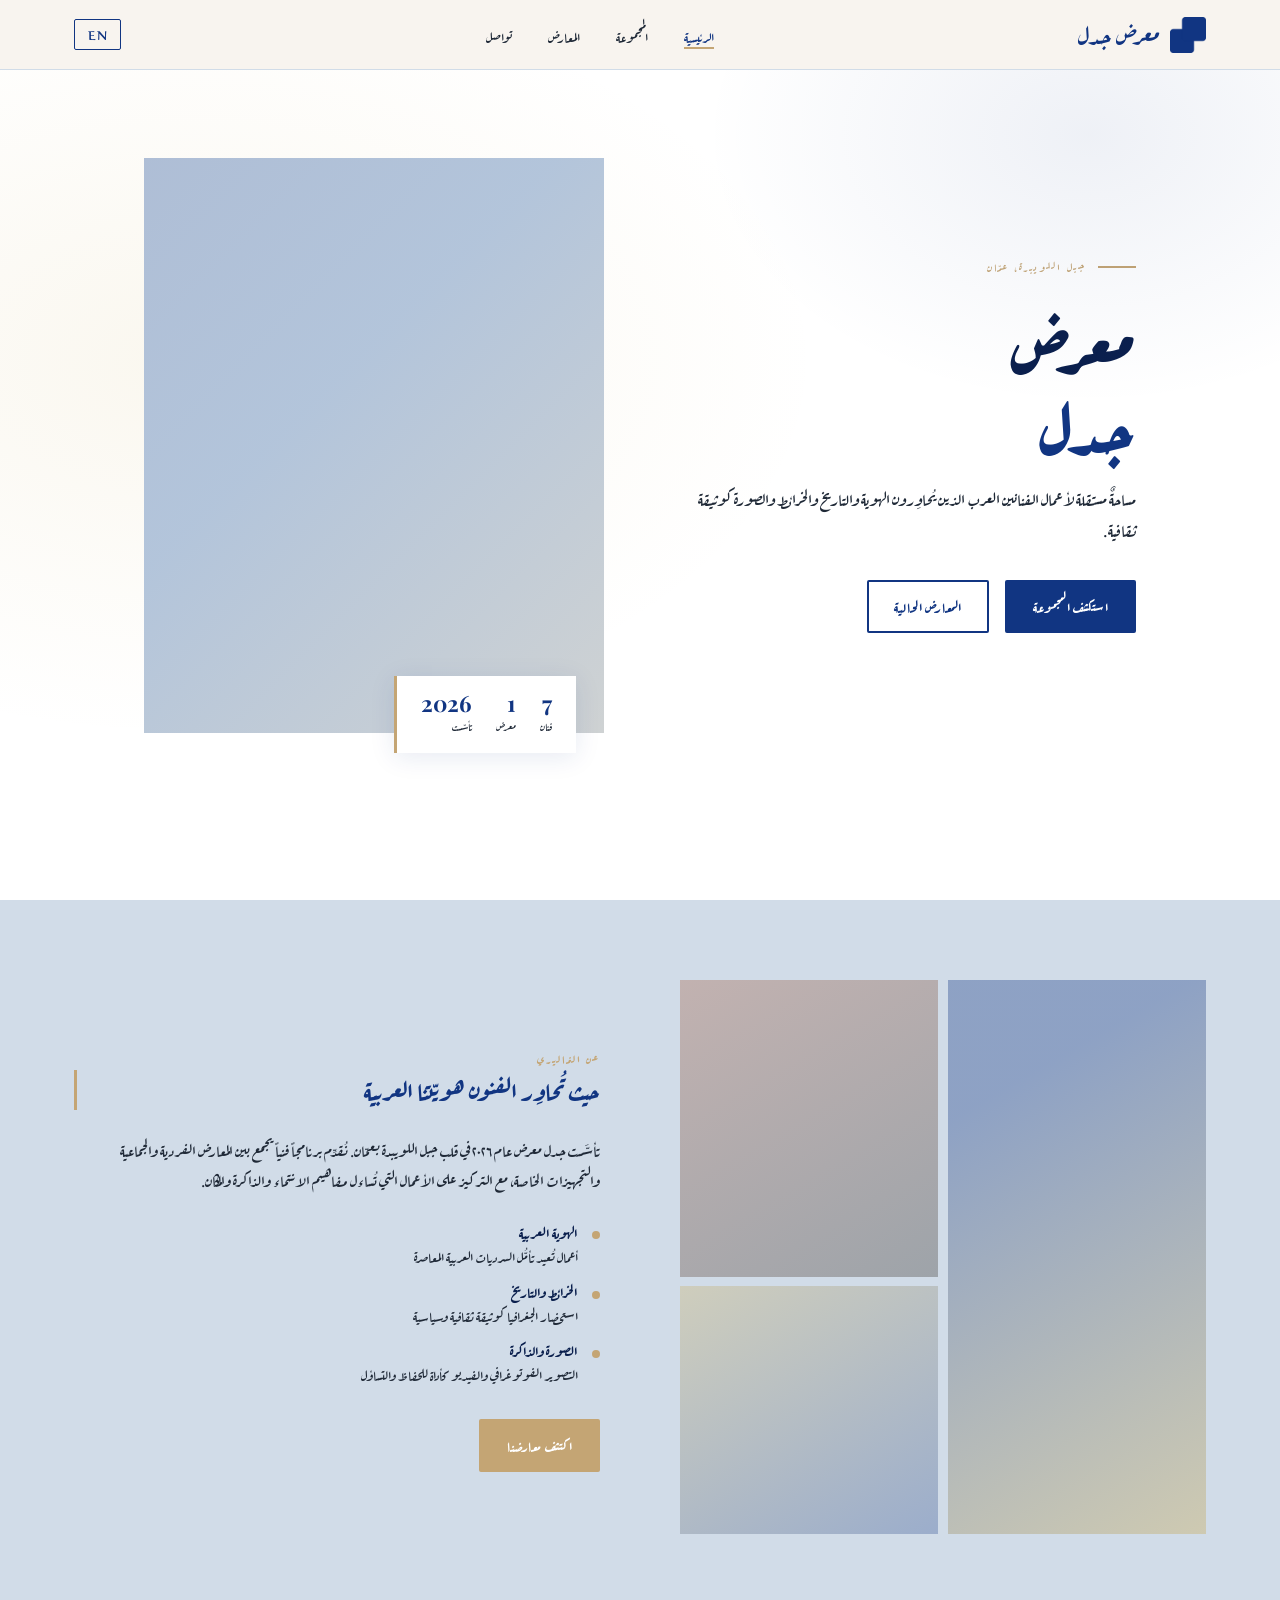
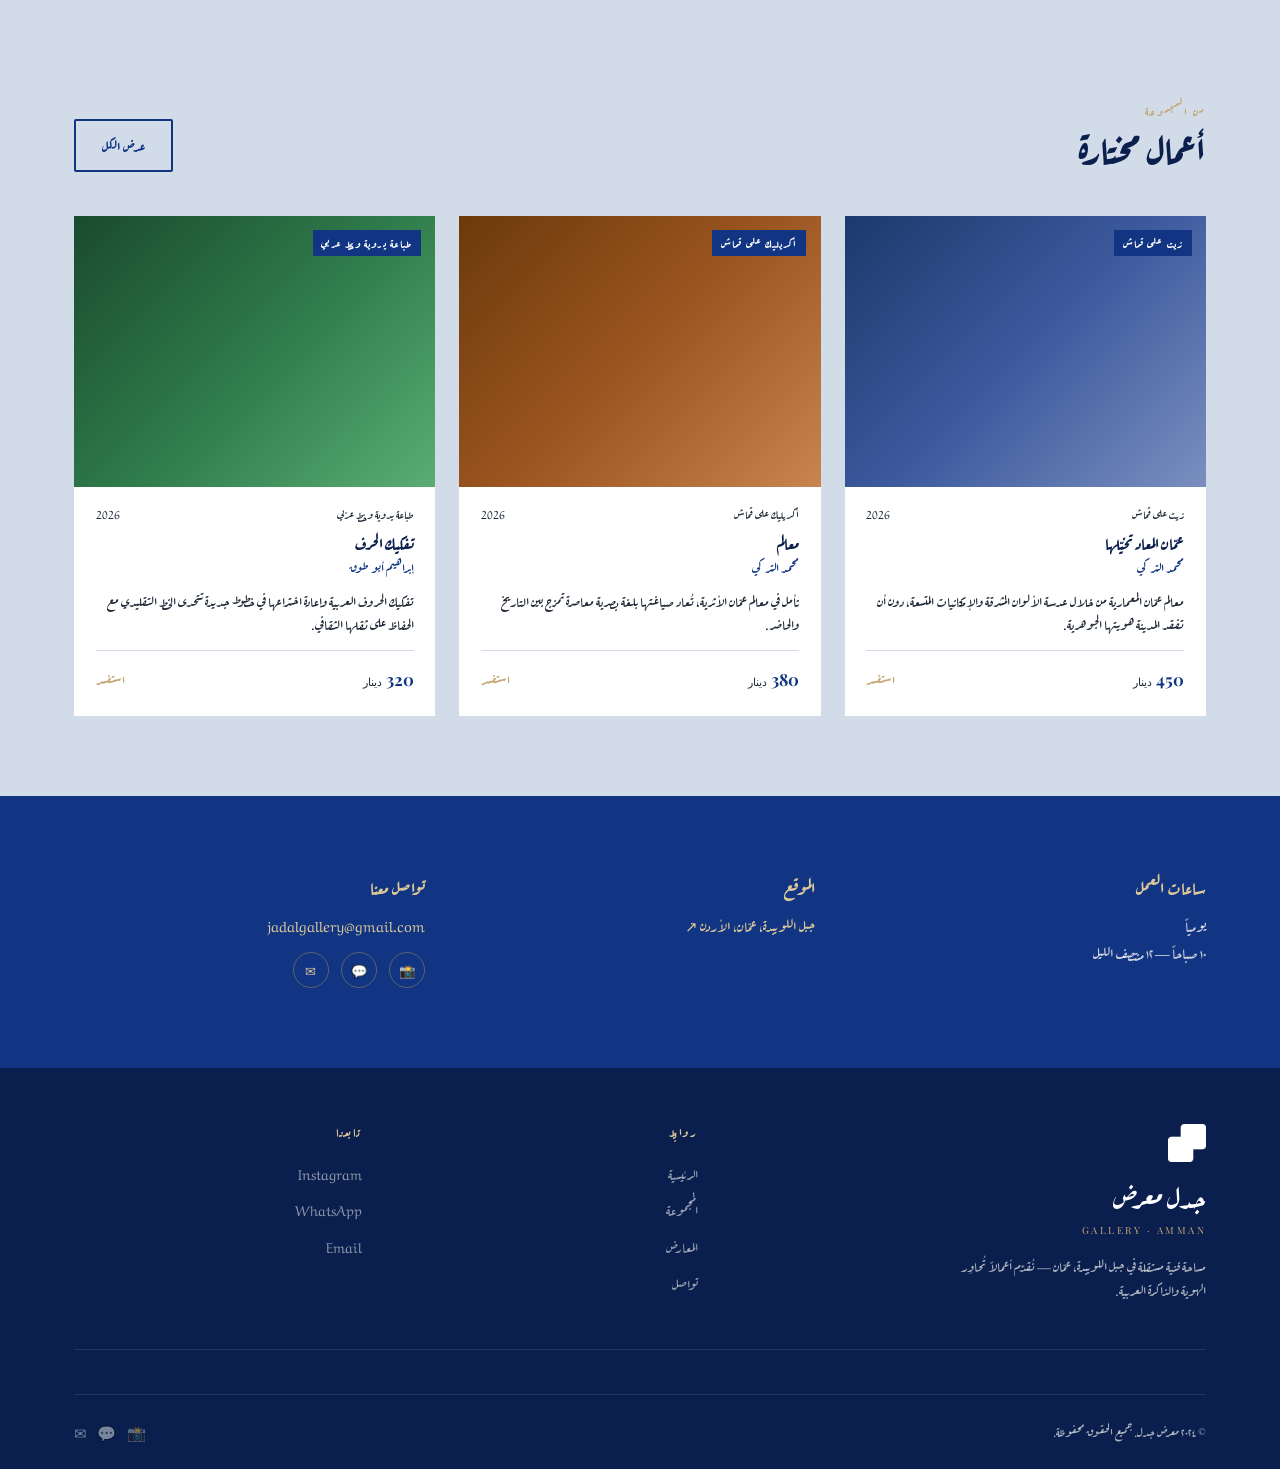
==== index.html @ 118701d3 "Launch Jadal Gallery website Bilingual AR/EN gallery site with collection, exhibitions, and contact " ====
<!DOCTYPE html>
<html lang="ar" dir="rtl">
<head>
  <meta charset="UTF-8">
  <meta name="viewport" content="width=device-width, initial-scale=1.0">
  <title>معرض جدل | Jadal Gallery</title>
  <meta name="description" content="معرض جدل — مساحة فنية مستقلة في جبل اللويبدة، عمّان. Jadal Gallery — independent art space in Jabal Al Lweibdeh, Amman.">
  <link rel="stylesheet" href="style.css">
</head>
<body>

<!-- ═══ NAV ═══ -->
<nav class="nav">
  <div class="nav__inner">
    <a href="index.html" class="nav__logo">
      <img src="Heading.png" alt="Jadal Gallery" class="nav__logo-img">
      <div>
        <span class="nav__logo-name ar"> معرض جدل </span>
        <span class="nav__logo-name en">Jadal <br>Gallery</span>
        <span class="nav__logo-sub"> </span>
      </div>
    </a>
    <ul class="nav__links">
      <li><a href="index.html"   class="nav__link"><span class="ar">الرئيسية</span><span class="en">Home</span></a></li>
      <li><a href="gallery.html" class="nav__link"><span class="ar">المجموعة</span><span class="en">Collection</span></a></li>
      <li><a href="exhibitions.html" class="nav__link"><span class="ar">المعارض</span><span class="en">Exhibitions</span></a></li>
      <li><a href="exhibitions.html#contact" class="nav__link"><span class="ar">تواصل</span><span class="en">Contact</span></a></li>
    </ul>
    <div class="nav__right">
      <button class="lang-btn" aria-label="Toggle language">EN</button>
      <button class="nav__burger" aria-label="Menu">
        <span></span><span></span><span></span>
      </button>
    </div>
  </div>
</nav>

<!-- Mobile Nav -->
<nav class="nav__mobile">
  <a href="index.html"   class="nav__link"><span class="ar">الرئيسية</span><span class="en">Home</span></a>
  <a href="gallery.html" class="nav__link"><span class="ar">المجموعة</span><span class="en">Collection</span></a>
  <a href="exhibitions.html" class="nav__link"><span class="ar">المعارض</span><span class="en">Exhibitions</span></a>
  <a href="exhibitions.html#contact" class="nav__link"><span class="ar">تواصل معنا</span><span class="en">Contact Us</span></a>
</nav>

<!-- ═══ HERO ═══ -->
<section class="hero">
  <div class="wrap">
    <div class="hero__inner">

      <div class="hero__content">
        <div class="hero__eyebrow">
          <div class="hero__eyebrow-bar"></div>
          <span class="hero__eyebrow-txt">
            <span class="ar">جبل اللويبدة، عمّان</span>
            <span class="en">Jabal Al Lweibdeh, Amman</span>
          </span>
        </div>

        <h1 class="hero__title">
          <span class="ar">معرض <em>جدل</em></span>
          <span class="en">Jadal <em>Gallery</em></span>
        </h1>

        <p class="hero__subtitle ar">
          مساحةٌ مستقلة لأعمال الفنانين العرب الذين يُحاوِرون الهوية والتاريخ والخرائط والصورة كوثيقة ثقافية.
        </p>
        <p class="hero__subtitle en">
          An independent space for Arab artists in dialogue with identity, history, cartography, and the image as cultural document.
        </p>

        <div class="hero__actions">
          <a href="gallery.html" class="btn btn-blue">
            <span class="ar">استكشف المجموعة</span>
            <span class="en">Explore the Collection</span>
          </a>
          <a href="exhibitions.html" class="btn btn-outline">
            <span class="ar">المعارض الحالية</span>
            <span class="en">Current Exhibitions</span>
          </a>
        </div>
      </div>

      <div class="hero__visual">
        <div class="hero__frame">
          <div class="hero__frame-bg"></div>
          <!-- Replace hero-photo.jpg with your downloaded Instagram first photo -->
          <img src="hero-photo.jpg" alt="معرض جدل" onerror="this.style.display='none'"
               style="position:absolute;inset:0;width:100%;height:100%;object-fit:cover;z-index:1">
          <div class="hero__frame-inner" style="position:relative;z-index:2">
        

          </div>
          <div class="hero__corner hero__corner--tl"></div>
          <div class="hero__corner hero__corner--br"></div>
        </div>
        <div class="hero__badge">
          <div class="hero__stat">
            <div class="hero__stat-n">7</div>
            <div class="hero__stat-l ar">فنان</div>
            <div class="hero__stat-l en">Artists</div>
          </div>
          <div class="hero__stat">
            <div class="hero__stat-n">1</div>
            <div class="hero__stat-l ar">معرض</div>
            <div class="hero__stat-l en">Show</div>
          </div>
          <div class="hero__stat">
            <div class="hero__stat-n">2026</div>
            <div class="hero__stat-l ar">تأسّست</div>
            <div class="hero__stat-l en">Founded</div>
          </div>
        </div>
      </div>

    </div>
  </div>
</section>

<!-- ═══ ABOUT ═══ -->
<section class="about">
  <div class="wrap">
    <div class="about__inner">

      <div class="about__mosaik">
        <div class="about__tile about__tile-1" style="background:var(--cream-dark)"></div>
        <div class="about__tile about__tile-2" style="background:var(--parchment)"></div>
        <div class="about__tile about__tile-3" style="background:var(--cream-dark)"></div>
      </div>

      <div class="about__text">
        <span class="eyebrow ar">عن الغاليري</span>
        <span class="eyebrow en">About the Gallery</span>

        <h2 class="about__quote ar">
          حيث تُحاوِر الفنون هويّتنا العربية
        </h2>
        <h2 class="about__quote en">
          Where art speaks to Arab identity
        </h2>

        <p class="about__body ar">
          تأسَّست جدل معرض عام ٢٠٢٦ في قلب جبل اللويبدة بعمّان. نُقدِّم برنامجاً فنياً يجمع بين المعارض الفردية والجماعية والتجهيزات الخاصة، مع التركيز على الأعمال التي تُساءل مفاهيم الانتماء والذاكرة والمكان.
        </p>
        <p class="about__body en">
          Founded in 2026 in the heart of Jabal Al Lweibdeh, Amman, Jadal Gallery presents a programme of solo and group exhibitions, site-specific installations, and artist residencies — centred on works that interrogate belonging, memory, and place.
        </p>

        <div class="about__pillars">
          <div class="pillar">
            <div class="pillar__dot"></div>
            <div>
              <h4 class="ar">الهوية العربية</h4>
              <h4 class="en">Arab Identity</h4>
              <p class="ar">أعمال تُعيد تأمُّل السرديات العربية المعاصرة</p>
              <p class="en">Works reimagining contemporary Arab narratives</p>
            </div>
          </div>
          <div class="pillar">
            <div class="pillar__dot"></div>
            <div>
              <h4 class="ar">الخرائط والتاريخ</h4>
              <h4 class="en">Cartography & History</h4>
              <p class="ar">استحضار الجغرافيا كوثيقة ثقافية وسياسية</p>
              <p class="en">Geography as cultural and political document</p>
            </div>
          </div>
          <div class="pillar">
            <div class="pillar__dot"></div>
            <div>
              <h4 class="ar">الصورة والذاكرة</h4>
              <h4 class="en">Image & Memory</h4>
              <p class="ar">التصوير الفوتوغرافي والفيديو كأداة للحفاظ والتساؤل</p>
              <p class="en">Photography and video as tools of preservation and inquiry</p>
            </div>
          </div>
        </div>

        <div style="margin-top:2rem">
          <a href="exhibitions.html" class="btn btn-gold">
            <span class="ar">اكتشف معارضنا</span>
            <span class="en">Discover Our Exhibitions</span>
          </a>
        </div>
      </div>

    </div>
  </div>
</section>

<!-- ═══ FEATURED ═══ -->
<section class="featured">
  <div class="wrap">
    <div class="section-hdr">
      <div>
        <span class="eyebrow ar">من المجموعة</span>
        <span class="eyebrow en">From the Collection</span>
        <h2 class="section-title ar">أعمال مختارة</h2>
        <h2 class="section-title en">Featured Works</h2>
      </div>
      <a href="gallery.html" class="btn btn-outline" style="white-space:nowrap">
        <span class="ar">عرض الكل</span>
        <span class="en">View All</span>
      </a>
    </div>
    <div class="featured__grid" id="featuredGrid">
      <!-- Rendered by JS -->
    </div>
  </div>
</section>

<!-- ═══ VISIT STRIP ═══ -->
<section class="visit">
  <div class="wrap">
    <div class="visit__inner">

      <div class="visit__block">
        <h3 class="ar">ساعات العمل</h3>
        <h3 class="en">Opening Hours</h3>
        <p class="ar">يومياً<br>١٠ صباحاً — ١٢ منتصف الليل</p>
        <p class="en">Every Day<br>10:00 AM — 12:00 Midnight</p>
      </div>

      <div class="visit__block">
        <h3 class="ar">الموقع</h3>
        <h3 class="en">Location</h3>
        <address class="ar"><a href="https://www.google.com/maps/place/Jadal+for+Knowledge+and+Culture/@31.9526801,35.9318636,928m/data=!3m2!1e3!4b1!4m6!3m5!1s0x151b5f90a9dc6b6b:0x51bce4434839bd09!8m2!3d31.9526801!4d35.9318636!16s%2Fg%2F11c0r52cxp!18m1!1e1?entry=ttu&g_ep=EgoyMDI2MDUxMy4wIKXMDSoASAFQAw%3D%3D" target="_blank" rel="noopener">جبل اللويبدة، عمّان، الأردن ↗</a></address>
        <address class="en"><a href="https://www.google.com/maps/place/Jadal+for+Knowledge+and+Culture/@31.9526801,35.9318636,928m/data=!3m2!1e3!4b1!4m6!3m5!1s0x151b5f90a9dc6b6b:0x51bce4434839bd09!8m2!3d31.9526801!4d35.9318636!16s%2Fg%2F11c0r52cxp!18m1!1e1?entry=ttu&g_ep=EgoyMDI2MDUxMy4wIKXMDSoASAFQAw%3D%3D" target="_blank" rel="noopener">Jabal Al Lweibdeh, Amman ↗</a></address>
      </div>

      <div class="visit__block">
        <h3 class="ar">تواصل معنا</h3>
        <h3 class="en">Get in Touch</h3>
        <p>
          <a href="mailto:jadalgallery@gmail.com">jadalgallery@gmail.com</a>
        </p>
        <div class="social-icons" style="margin-top:.85rem">
          <a class="soc-ico" href="https://www.instagram.com/jadal.gallery?igsh=YWxxNGFmaGNodHR2&utm_source=qr" target="_blank" aria-label="Instagram">📸</a>
          <a class="soc-ico" href="https://wa.me/962793310203" target="_blank" aria-label="WhatsApp">💬</a>
          <a class="soc-ico" href="mailto:jadalgallery@gmail.com" aria-label="Email">✉</a>
        </div>
      </div>

    </div>
  </div>
</section>

<!-- ═══ FOOTER ═══ -->
<footer class="footer">
  <div class="wrap">
    <div class="footer__grid">
      <div>
        <img src="Heading.png" alt="Jadal Gallery" class="foot-logo-img">
        <div class="foot-logo-ar ar">جدل معرض</div>
        <div class="foot-logo-ar en" style="font-family:'Playfair Display',serif">Jadal</div>
        <div class="foot-logo-en">Gallery · Amman</div>
        <p class="foot-tagline ar">مساحة فنية مستقلة في جبل اللويبدة، عمّان — نُقدِّم أعمالاً تُحاوِر الهوية والذاكرة العربية.</p>
        <p class="foot-tagline en">An independent art space in Jabal Al Lweibdeh, Amman — presenting works in dialogue with Arab identity and memory.</p>
      </div>
      <div class="footer__col">
        <h4 class="ar">روابط</h4>
        <h4 class="en">Links</h4>
        <ul>
          <li><a href="index.html"><span class="ar">الرئيسية</span><span class="en">Home</span></a></li>
          <li><a href="gallery.html"><span class="ar">المجموعة</span><span class="en">Collection</span></a></li>
          <li><a href="exhibitions.html"><span class="ar">المعارض</span><span class="en">Exhibitions</span></a></li>
          <li><a href="exhibitions.html#contact"><span class="ar">تواصل</span><span class="en">Contact</span></a></li>
        </ul>
      </div>
      <div class="footer__col">
        <h4 class="ar">تابعنا</h4>
        <h4 class="en">Follow Us</h4>
        <ul>
          <li><a href="https://www.instagram.com/jadal.gallery?igsh=YWxxNGFmaGNodHR2&utm_source=qr" target="_blank">Instagram</a></li>
          <li><a href="https://wa.me/962793310203" target="_blank">WhatsApp</a></li>
          <li><a href="mailto:jadalgallery@gmail.com">Email</a></li>
        </ul>
      </div>
    </div>
    <hr class="footer__bottom" style="border:none;border-top:1px solid rgba(255,253,249,.1);margin-bottom:1.25rem">
    <div class="footer__bottom">
      <span class="ar">© ٢٠٢٤ معرض جدل. جميع الحقوق محفوظة.</span>
      <span class="en">© 2024 Jadal Gallery. All rights reserved.</span>
      <div class="foot-soc">
        <a href="https://www.instagram.com/jadal.gallery?igsh=YWxxNGFmaGNodHR2&utm_source=qr" target="_blank" aria-label="Instagram">📸</a>
        <a href="https://wa.me/962793310203" target="_blank" aria-label="WhatsApp">💬</a>
        <a href="mailto:jadalgallery@gmail.com" aria-label="Email">✉</a>
      </div>
    </div>
  </div>
</footer>

<script src="app.js"></script>
</body>
</html>
---- style.css ----
@import url('https://fonts.googleapis.com/css2?family=Playfair+Display:ital,wght@0,400;0,600;0,700;1,400&family=Crimson+Pro:ital,wght@0,300;0,400;0,600;1,400&family=Cairo:wght@300;400;500;600;700&family=Amiri:ital,wght@0,400;0,700;1,400&family=Aref+Ruqaa&display=swap');

/* ─── Variables ─── */
:root {
  --blue:        #113582;   /* 28% — buttons, logo, nav links, accents     */
  --blue-dark:   #0a1f4d;   /* 12% — footer bg, hero gradient, body text   */
  --blue-mid:    #1a47a8;
  --gold:        #C4A574;   /*  7% — pricing, hero floating accent          */
  --gold-light:  #ddc89a;
  --gold-pale:   #f0e6d3;
  --cream:       #FFFFFF;   /* 32% — main bg, card bases, nav bar (white)   */
  --cream-dark:  #D1DCE8;   /* 18% — about bg, card hover, subtle fills     */
  --parchment:   #D1DCE8;
  --ink:         #0a1f4d;   /* body text — dark blue                        */
  --umber:       #1F2937;   /*  2% — nav text, secondary typography         */
  --rust:        #8B4513;   /*  0% — unused                                 */
  --ivory:       #FFFFFF;
  --border:      #D1DCE8;   /* light blue borders                           */

  --f-ar:        'Aref Ruqaa', 'Amiri', serif;
  --f-ar-serif:  'Aref Ruqaa', 'Amiri', serif;
  --f-en-head:   'Playfair Display', Georgia, serif;
  --f-en-body:   'Crimson Pro', Georgia, serif;

  --nav-h:  70px;
  --wrap:   1180px;
  --ease:   cubic-bezier(.4,0,.2,1);
  --t:      0.28s;
  --sh:     0 4px 24px rgba(17,53,130,.10);
  --sh-lg:  0 16px 56px rgba(17,53,130,.18);
  --r:      3px;
}

/* ─── Reset ─── */
*,*::before,*::after{box-sizing:border-box;margin:0;padding:0}
html{scroll-behavior:smooth}
img{max-width:100%;display:block}
a{text-decoration:none;color:inherit}
button{cursor:pointer;border:none;background:none;font-family:inherit;touch-action:manipulation}
a{touch-action:manipulation}
ul{list-style:none}
input,textarea,select{font-family:inherit;outline:none}

/* ─── Base ─── */
body {
  background: var(--cream);
  color: var(--ink);
  font-family: var(--f-ar);
  font-size: 16px;
  line-height: 1.75;
  direction: rtl;
  text-align: right;
  -webkit-font-smoothing: antialiased;
}
html[lang="en"] body {
  font-family: var(--f-en-body);
  direction: ltr;
  text-align: left;
}

/* ─── Bilingual ─── */
.ar { display: block }
.en { display: none }
span.ar { display: inline }
span.en { display: none }
html[lang="en"] .ar { display: none }
html[lang="en"] .en { display: block }
html[lang="en"] span.ar { display: none }
html[lang="en"] span.en { display: inline }

/* ─── Typography ─── */
h1,h2,h3,h4 {
  font-family: var(--f-ar-serif);
  font-weight: 700;
  line-height: 1.3;
  color: var(--ink);
}
html[lang="en"] h1,
html[lang="en"] h2,
html[lang="en"] h3,
html[lang="en"] h4 {
  font-family: var(--f-en-head);
}
.eyebrow {
  font-size: .72rem;
  font-weight: 600;
  letter-spacing: .18em;
  text-transform: uppercase;
  color: var(--gold);
  font-family: 'Aref Ruqaa', 'Amiri', serif;
  display: block;
  margin-bottom: .6rem;
}
html[lang="en"] .eyebrow { font-family: var(--f-en-body); letter-spacing: .22em; }

/* ─── Layout ─── */
.wrap { max-width: var(--wrap); margin: 0 auto; padding: 0 1.5rem; }
section { padding: 5rem 0; }

/* ─── NAV ─── */
.nav {
  position: fixed; top: 0; left: 0; right: 0;
  height: var(--nav-h);
  background: rgba(248,244,238,.94);
  backdrop-filter: blur(14px);
  -webkit-backdrop-filter: blur(14px);
  border-bottom: 1px solid var(--border);
  z-index: 900;
  transition: box-shadow var(--t) var(--ease);
}
.nav.scrolled { box-shadow: var(--sh); }
.nav__inner {
  max-width: var(--wrap); margin: 0 auto; padding: 0 1.5rem;
  height: 100%; display: flex; align-items: center; justify-content: space-between;
}
.nav__logo { display: flex; align-items: center; gap: .6rem; line-height: 1; }
.nav__logo-img { height: 36px; width: auto; flex-shrink: 0; }
.nav__logo-name {
  font-family: 'Aref Ruqaa', 'Amiri', serif; font-size: 1.55rem; font-weight: 400;
  color: var(--blue); line-height: 1;
}
html[lang="en"] .nav__logo-name { font-family: var(--f-en-head); font-size: 1.25rem; font-weight: 700; }
.nav__logo-sub {
  font-family: var(--f-en-head); font-size: .58rem; letter-spacing: .25em;
  text-transform: uppercase; color: var(--umber); display: block; margin-top: .2rem;
}
/* Footer logo image — inverted white on dark bg */
.foot-logo-img { height: 38px; width: auto; filter: brightness(0) invert(1); margin-bottom: .5rem; display: block; }
.nav__links {
  display: flex; align-items: center; gap: 2.25rem;
}
.nav__link {
  font-size: .88rem; font-weight: 500; color: var(--umber);
  position: relative; transition: color var(--t);
}
.nav__link::after {
  content: ''; position: absolute; bottom: -3px;
  right: 0; width: 0; height: 1.5px;
  background: var(--gold); transition: width var(--t) var(--ease);
}
html[lang="en"] .nav__link::after { right: auto; left: 0; }
.nav__link:hover, .nav__link.active { color: var(--blue); }
.nav__link:hover::after, .nav__link.active::after { width: 100%; }
.nav__right { display: flex; align-items: center; gap: 1rem; }
.lang-btn {
  padding: .3rem .8rem; border: 1.5px solid var(--blue); border-radius: 2px;
  font-size: .78rem; font-weight: 700; color: var(--blue); letter-spacing: .06em;
  transition: var(--t); background: transparent;
}
.lang-btn:hover { background: var(--blue); color: var(--ivory); }
.nav__burger {
  display: none; flex-direction: column; gap: 5px; padding: 3px;
}
.nav__burger span { width: 22px; height: 2px; background: var(--ink); border-radius: 1px; transition: transform var(--t), opacity var(--t); }
.nav__burger.is-open span:nth-child(1) { transform: translateY(7px) rotate(45deg); }
.nav__burger.is-open span:nth-child(2) { opacity: 0; transform: scaleX(0); }
.nav__burger.is-open span:nth-child(3) { transform: translateY(-7px) rotate(-45deg); }
.nav__mobile {
  display: flex; flex-direction: column; gap: 1.1rem;
  position: fixed; top: var(--nav-h); left: 0; right: 0;
  background: var(--cream); padding: 1.5rem 1.5rem 2rem;
  border-bottom: 1px solid var(--border); z-index: 899;
  transform: translateY(-110%); opacity: 0; pointer-events: none;
  transition: transform .3s var(--ease), opacity .25s var(--ease);
  box-shadow: var(--sh);
}
.nav__mobile.open {
  transform: translateY(0); opacity: 1; pointer-events: auto;
}
.nav__mobile .nav__link { font-size: 1.05rem; }

/* ─── BUTTONS ─── */
.btn {
  display: inline-flex; align-items: center; gap: .5rem;
  padding: .75rem 1.6rem; font-size: .88rem; font-weight: 600;
  border-radius: 2px; transition: var(--t) var(--ease);
  letter-spacing: .04em; border: 2px solid transparent;
}
.btn-blue  { background: var(--blue); color: var(--ivory); border-color: var(--blue); }
.btn-blue:hover  { background: var(--blue-dark); border-color: var(--blue-dark); transform: translateY(-2px); box-shadow: 0 8px 28px rgba(17,53,130,.28); }
.btn-outline { background: transparent; color: var(--blue); border-color: var(--blue); }
.btn-outline:hover { background: var(--blue); color: var(--ivory); }
.btn-gold  { background: var(--gold); color: var(--ivory); border-color: var(--gold); }
.btn-gold:hover  { background: #b8942e; border-color: #b8942e; transform: translateY(-2px); }

/* ─── PAGE HEADER ─── */
.page-hdr {
  padding: calc(var(--nav-h) + 4rem) 0 3.5rem;
  background: linear-gradient(140deg, var(--blue-dark) 0%, var(--blue) 55%, #1a5082 100%);
  color: var(--ivory); text-align: center; position: relative; overflow: hidden;
}
.page-hdr::before {
  content: '';
  position: absolute; inset: 0;
  background: url("data:image/svg+xml,%3Csvg width='60' height='60' viewBox='0 0 60 60' xmlns='http://www.w3.org/2000/svg'%3E%3Cg fill='none' fill-rule='evenodd'%3E%3Cg fill='%23ffffff' fill-opacity='0.03'%3E%3Cpath d='M36 34v-4h-2v4h-4v2h4v4h2v-4h4v-2h-4zm0-30V0h-2v4h-4v2h4v4h2V6h4V4h-4zM6 34v-4H4v4H0v2h4v4h2v-4h4v-2H6zM6 4V0H4v4H0v2h4v4h2V6h4V4H6z'/%3E%3C/g%3E%3C/g%3E%3C/svg%3E");
}
.page-hdr h1 { color: var(--ivory); font-size: clamp(2.2rem, 5vw, 3.5rem); margin-bottom: .75rem; position: relative; }
.page-hdr p { color: rgba(255,253,249,.72); font-size: 1rem; max-width: 520px; margin: 0 auto; position: relative; }
.page-hdr__line { width: 56px; height: 2px; background: var(--gold); margin: 1.25rem auto; }

/* ─── HERO ─── */
.hero {
  min-height: 100vh;
  padding-top: var(--nav-h);
  display: flex; align-items: center;
  position: relative; overflow: hidden;
}
.hero::before {
  content: '';
  position: absolute; inset: 0;
  background:
    radial-gradient(ellipse 70% 60% at 15% 40%, rgba(201,168,76,.09) 0%, transparent 70%),
    radial-gradient(ellipse 50% 50% at 85% 15%, rgba(17,53,130,.07) 0%, transparent 60%);
  pointer-events: none;
}
.hero__inner {
  display: grid; grid-template-columns: 1fr 1fr;
  gap: 4.5rem; align-items: center; width: 100%;
}
.hero__eyebrow {
  display: flex; align-items: center; gap: .75rem; margin-bottom: 1.5rem;
}
.hero__eyebrow-bar { width: 38px; height: 1.5px; background: var(--gold); }
.hero__eyebrow-txt {
  font-size: .72rem; letter-spacing: .2em; text-transform: uppercase;
  color: var(--gold); font-family: 'Aref Ruqaa', 'Amiri', serif;
}
.hero__title {
  font-family: 'Aref Ruqaa', 'Amiri', serif;
  font-size: clamp(2.8rem, 5.5vw, 4.8rem);
  font-weight: 700; line-height: 1.15; color: var(--ink); margin-bottom: 1.2rem;
}
html[lang="en"] .hero__title {
  font-family: var(--f-en-head); font-size: clamp(2.4rem, 4.5vw, 4rem);
}
.hero__title em { color: var(--blue); font-style: normal; display: block; }
.hero__subtitle {
  font-size: 1.05rem; color: var(--umber); max-width: 460px;
  margin-bottom: 2.25rem; line-height: 1.85;
}
html[lang="en"] .hero__subtitle { font-size: 1.15rem; }
.hero__actions { display: flex; gap: 1rem; flex-wrap: wrap; }
.hero__visual { position: relative; }
.hero__frame {
  aspect-ratio: 4/5; background: var(--cream-dark);
  position: relative; overflow: hidden;
}
.hero__frame-bg {
  position: absolute; inset: 0;
  background: linear-gradient(135deg, var(--blue) 0%, #2a5a9e 40%, var(--gold) 100%);
  opacity: .18;
}
.hero__frame-inner {
  position: absolute; inset: 0;
  display: flex; flex-direction: column; align-items: center; justify-content: center;
  gap: 1rem;
}
.hero__frame-text {
  font-family: 'Aref Ruqaa', 'Amiri', serif; font-size: 2rem; color: var(--umber); opacity: .45;
}
.hero__corner {
  position: absolute; width: 72px; height: 72px;
  border-color: var(--gold); border-style: solid; border-width: 0;
}
.hero__corner--tl { top: -14px; right: -14px; border-top-width: 3px; border-right-width: 3px; }
.hero__corner--br { bottom: -14px; left: -14px; border-bottom-width: 3px; border-left-width: 3px; }
html[lang="en"] .hero__corner--tl { right: auto; left: -14px; border-right: none; border-left: 3px solid var(--gold); border-top: 3px solid var(--gold); }
html[lang="en"] .hero__corner--br { left: auto; right: -14px; border-left: none; border-right: 3px solid var(--gold); border-bottom: 3px solid var(--gold); }
.hero__badge {
  position: absolute; bottom: -1.25rem; right: 1.75rem;
  background: var(--ivory); padding: 1rem 1.5rem;
  box-shadow: var(--sh); display: flex; gap: 1.5rem;
  border-inline-end: 3px solid var(--gold);
}
.hero__stat-n {
  font-family: var(--f-en-head); font-size: 1.4rem; font-weight: 700;
  color: var(--blue); line-height: 1;
}
.hero__stat-l { font-size: .68rem; color: var(--umber); margin-top: .2rem; }

/* ─── ABOUT ─── */
.about { background: var(--cream-dark); }
.about__inner { display: grid; grid-template-columns: 1fr 1fr; gap: 5rem; align-items: center; }
.about__mosaik { display: grid; grid-template-columns: 1fr 1fr; grid-template-rows: 1.2fr 1fr; gap: .6rem; aspect-ratio: .95; }
.about__tile { position: relative; overflow: hidden; }
.about__tile:first-child { grid-row: span 2; }
.about__tile::before { content: ''; position: absolute; inset: 0; }
.about__tile-1::before { background: linear-gradient(150deg, #113582 20%, #c9a84c 100%); opacity: .35; }
.about__tile-2::before { background: linear-gradient(150deg, #9b4520 0%, #1a1208 100%); opacity: .28; }
.about__tile-3::before { background: linear-gradient(150deg, #c9a84c 0%, #113582 100%); opacity: .28; }
.about__tile-4 { display: none; }
.about__quote {
  font-family: 'Aref Ruqaa', 'Amiri', serif; font-size: 1.55rem; line-height: 1.6;
  color: var(--blue); margin-bottom: 1.5rem;
  padding-inline-end: 1.5rem; border-inline-end: 3px solid var(--gold);
}
html[lang="en"] .about__quote { font-family: var(--f-en-head); font-size: 1.45rem; }
.about__body { font-size: 1rem; color: var(--umber); line-height: 1.9; margin-bottom: 1.25rem; }
.about__pillars { display: flex; flex-direction: column; gap: .85rem; margin-top: 1.75rem; }
.pillar { display: flex; align-items: flex-start; gap: .9rem; }
.pillar__dot {
  width: 8px; height: 8px; background: var(--gold); border-radius: 50%;
  flex-shrink: 0; margin-top: .55rem;
}
.pillar h4 { font-size: .9rem; font-weight: 700; margin-bottom: .15rem; }
.pillar p  { font-size: .88rem; color: var(--umber); }

/* ─── FEATURED ─── */
.featured { background: var(--cream-dark); }
.section-hdr {
  display: flex; align-items: flex-end; justify-content: space-between;
  margin-bottom: 2.75rem;
}
.section-title { font-size: clamp(1.6rem, 3vw, 2.4rem); }
.featured__grid { display: grid; grid-template-columns: repeat(3,1fr); gap: 1.5rem; }

/* ─── ARTWORK CARD ─── */
.card {
  background: var(--ivory); overflow: hidden;
  transition: transform var(--t) var(--ease), box-shadow var(--t) var(--ease);
}
.card:hover { transform: translateY(-5px); box-shadow: var(--sh-lg); background: var(--cream-dark); }
.card__img {
  aspect-ratio: 4/3; position: relative; overflow: hidden;
  background: var(--cream-dark);
}
.card__img img { width: 100%; height: 100%; object-fit: cover; transition: transform .5s var(--ease); }
.card:hover .card__img img { transform: scale(1.04); }
.card__placeholder {
  position: absolute; inset: 0; display: flex; align-items: center;
  justify-content: center;
}
.card__badge {
  position: absolute; top: .9rem; inset-inline-start: .9rem;
  padding: .22rem .55rem; font-size: .68rem; font-weight: 700;
  letter-spacing: .1em; text-transform: uppercase;
  background: var(--blue); color: var(--ivory);
}
.card__body { padding: 1.1rem 1.35rem 1.35rem; }
.card__meta { display: flex; justify-content: space-between; margin-bottom: .4rem; }
.card__medium, .card__year { font-size: .72rem; color: var(--umber); }
.card__title { font-size: 1.05rem; font-weight: 700; margin-bottom: .2rem; }
html[lang="en"] .card__title { font-family: var(--f-en-head); }
.card__artist { font-size: .82rem; color: var(--blue); margin-bottom: .65rem; }
.card { cursor: pointer; }
.card:hover .card__artist { text-decoration: underline dotted var(--gold); }
.card__desc {
  font-size: .86rem; color: var(--umber); line-height: 1.7; margin-bottom: .9rem;
  display: -webkit-box; -webkit-line-clamp: 2; -webkit-box-orient: vertical; overflow: hidden;
}
.card__foot {
  display: flex; justify-content: space-between; align-items: center;
  padding-top: .85rem; border-top: 1px solid var(--border);
}
.card__price { font-family: var(--f-en-head); font-size: 1.05rem; font-weight: 700; color: var(--blue); }
.card__price span { font-size: .68rem; font-weight: 400; color: var(--umber); }
.card__inquiry { font-size: .78rem; color: var(--gold); font-weight: 600; cursor: pointer; transition: color var(--t); }
.card__inquiry:hover { color: var(--rust); }

/* ─── PLACEHOLDER GRADIENTS ─── */
.pg-1 { background: linear-gradient(135deg,#1a3a6c,#3d5a9e,#7a8fbf); }
.pg-2 { background: linear-gradient(135deg,#6b3a0a,#9b5520,#c8854e); }
.pg-3 { background: linear-gradient(135deg,#1a4a2e,#2e7a4a,#5aad74); }
.pg-4 { background: linear-gradient(135deg,#4a1a5e,#7a3a9e,#af6ecf); }
.pg-5 { background: linear-gradient(135deg,#5e3a1a,#8a5a2a,#c4944a); }
.pg-6 { background: linear-gradient(135deg,#1a3a5e,#2a5a8e,#4a8abf); }
.pg-7 { background: linear-gradient(135deg,#5e1a1a,#8e2a2a,#be5050); }
.pg-8 { background: linear-gradient(135deg,#1a5e4a,#2a8e6a,#5abeaa); }

/* ─── VISIT STRIP ─── */
.visit {
  background: var(--blue); color: var(--ivory);
}
.visit__inner { display: grid; grid-template-columns: repeat(3,1fr); gap: 2.5rem; }
.visit__block h3 {
  font-family: 'Aref Ruqaa', 'Amiri', serif; font-size: 1.1rem;
  color: var(--gold-light); margin-bottom: .85rem;
}
html[lang="en"] .visit__block h3 { font-family: var(--f-en-head); }
.visit__block p, .visit__block address {
  font-size: .92rem; color: rgba(255,253,249,.78); line-height: 1.8; font-style: normal;
}
.visit__block a { color: var(--gold-light); transition: color var(--t); }
.visit__block a:hover { color: var(--ivory); }
.social-icons { display: flex; gap: .75rem; margin-top: 1rem; }
.soc-ico {
  width: 36px; height: 36px; border: 1.5px solid rgba(201,168,76,.4);
  border-radius: 50%; display: flex; align-items: center; justify-content: center;
  font-size: .82rem; color: var(--gold-light); transition: var(--t);
}
.soc-ico:hover { background: var(--gold); border-color: var(--gold); color: var(--blue); }

/* ─── GALLERY PAGE ─── */
.gallery-bar {
  padding: 2rem 0; border-bottom: 1px solid var(--border);
  display: flex; justify-content: space-between; align-items: center; gap: 1rem; flex-wrap: wrap;
}
.filters { display: flex; gap: .45rem; flex-wrap: wrap; }
.flt {
  padding: .38rem .9rem; font-size: .8rem; font-weight: 500;
  border: 1.5px solid var(--border); border-radius: 2px;
  color: var(--umber); background: transparent; transition: var(--t);
}
.flt:hover { border-color: var(--blue); color: var(--blue); }
.flt.on { background: var(--blue); color: var(--ivory); border-color: var(--blue); }
.gallery-grid-wrap { padding: 2.5rem 0 5rem; }
.gallery-grid { display: grid; grid-template-columns: repeat(auto-fill,minmax(295px,1fr)); gap: 1.75rem; }
.card.hidden { display: none; }

/* ─── EXHIBITIONS ─── */
.cur-exh { background: var(--cream-dark); padding: 4.5rem 0; }
.cur-exh__inner { display: grid; grid-template-columns: 1.3fr 1fr; gap: 4rem; align-items: center; }
.cur-exh__img {
  aspect-ratio: 16/10; background: var(--cream-dark); position: relative; overflow: hidden;
}
.cur-exh__img::before {
  content: ''; position: absolute; inset: 0;
  background: linear-gradient(135deg, var(--blue) 0%, transparent 50%, var(--gold) 100%);
  opacity: .22;
}
.live-tag {
  display: inline-flex; align-items: center; gap: .5rem;
  padding: .28rem .7rem; background: var(--gold); color: var(--ivory);
  font-size: .7rem; font-weight: 700; letter-spacing: .12em; text-transform: uppercase;
  margin-bottom: 1.1rem;
}
.live-dot {
  width: 6px; height: 6px; background: var(--ivory); border-radius: 50%;
  animation: blink 2s infinite;
}
@keyframes blink { 0%,100%{opacity:1} 50%{opacity:.3} }
.cur-exh h2 { font-size: clamp(1.4rem,2.8vw,2.1rem); margin-bottom: .6rem; }
.cur-exh__dates { font-size: .82rem; color: var(--umber); margin-bottom: .9rem; }
.cur-exh p { font-size: .97rem; color: var(--umber); line-height: 1.85; margin-bottom: 1.4rem; }

.past-exh { background: var(--ivory); padding: 4.5rem 0; }
.exh-list { border-top: 1px solid var(--border); margin-top: 2rem; }
.exh-item {
  display: grid; grid-template-columns: 80px 1fr auto;
  gap: 2rem; align-items: center;
  padding: 1.6rem 0; border-bottom: 1px solid var(--border);
  transition: background var(--t), padding var(--t);
}
.exh-item:hover { background: var(--cream); padding-inline: 1rem; margin-inline: -1rem; }
.exh-year { font-family: var(--f-en-head); font-size: 1.3rem; font-weight: 700; color: var(--gold); }
.exh-title { font-size: 1rem; font-weight: 600; margin-bottom: .2rem; }
html[lang="en"] .exh-title { font-family: var(--f-en-head); }
.exh-sub { font-size: .82rem; color: var(--umber); }
.exh-dates { font-size: .78rem; color: var(--umber); white-space: nowrap; }

/* ─── CONTACT ─── */
.contact { background: var(--cream-dark); padding: 5rem 0; }
.contact__inner { display: grid; grid-template-columns: 1.2fr 1fr; gap: 5rem; }
.contact h2 { margin-bottom: .4rem; }
.contact__lead { font-size: .95rem; color: var(--umber); margin-bottom: 2rem; }
.f-group { margin-bottom: 1.15rem; }
.f-group label {
  display: block; font-size: .8rem; font-weight: 600;
  color: var(--ink); margin-bottom: .35rem; letter-spacing: .05em;
}
.f-group input,
.f-group textarea,
.f-group select {
  width: 100%; padding: .7rem 1rem;
  border: 1.5px solid var(--border); background: var(--ivory);
  font-size: .93rem; color: var(--ink); border-radius: 2px;
  transition: border-color var(--t);
}
.f-group input:focus, .f-group textarea:focus, .f-group select:focus { border-color: var(--blue); }
.f-group textarea { resize: vertical; min-height: 125px; }
.f-row { display: grid; grid-template-columns: 1fr 1fr; gap: 1rem; }
.contact__info { }
.info-block { margin-bottom: 1.75rem; display: flex; gap: .85rem; align-items: flex-start; }
.info-ico {
  width: 38px; height: 38px; background: var(--gold-pale); border-radius: 50%;
  display: flex; align-items: center; justify-content: center; flex-shrink: 0; font-size: 1rem;
}
.info-ico span { font-size: 1rem; }
.info-text h4 { font-size: .85rem; font-weight: 700; margin-bottom: .18rem; }
.info-text p, .info-text a { font-size: .88rem; color: var(--umber); line-height: 1.6; }
.info-text a:hover { color: var(--blue); }
.social-row { display: flex; gap: .65rem; margin-top: 1.75rem; padding-top: 1.5rem; border-top: 1px solid var(--border); }
.soc-btn {
  display: flex; align-items: center; gap: .45rem;
  padding: .48rem .95rem; border: 1.5px solid var(--border);
  border-radius: 2px; font-size: .8rem; font-weight: 500; color: var(--ink); transition: var(--t);
}
.soc-btn:hover { border-color: var(--blue); color: var(--blue); background: rgba(17,53,130,.04); }
.soc-btn.ig:hover { border-color: #E1306C; color: #E1306C; background: rgba(225,48,108,.04); }
.soc-btn.wa:hover { border-color: #25D366; color: #25D366; background: rgba(37,211,102,.04); }
.soc-btn.em:hover { border-color: var(--gold); color: var(--gold); background: var(--gold-pale); }

/* ─── ADD ARTWORK MODAL ─── */
.overlay {
  position: fixed; inset: 0; background: rgba(26,18,8,.78);
  backdrop-filter: blur(6px); z-index: 1000;
  display: none; align-items: center; justify-content: center; padding: 1rem;
}
.overlay.open { display: flex; }
.modal {
  background: var(--ivory); width: 100%; max-width: 580px;
  max-height: 90vh; overflow-y: auto;
  padding: 2.25rem; position: relative;
  border-top: 4px solid var(--blue);
  box-shadow: var(--sh-lg);
}
.modal__top {
  display: flex; justify-content: space-between; align-items: center;
  margin-bottom: 1.75rem;
}
.modal__close {
  width: 34px; height: 34px; border-radius: 50%; display: flex;
  align-items: center; justify-content: center; color: var(--umber);
  font-size: 1.2rem; transition: var(--t);
}
.modal__close:hover { background: var(--cream); color: var(--ink); }
.upload-zone {
  border: 2px dashed var(--border); border-radius: 3px; padding: 2rem;
  text-align: center; cursor: pointer; transition: var(--t); margin-bottom: 1.4rem;
}
.upload-zone:hover, .upload-zone.drag { border-color: var(--blue); background: rgba(17,53,130,.02); }
.upload-zone__icon { font-size: 2.2rem; color: var(--border); margin-bottom: .6rem; }
.upload-zone p { font-size: .88rem; color: var(--umber); }
.upload-zone__preview { max-height: 180px; object-fit: contain; margin: 0 auto; border-radius: 2px; }
#fileInput { display: none; }

/* ─── FOOTER ─── */
.footer { background: var(--ink); color: rgba(255,253,249,.65); padding: 3.5rem 0 1.5rem; }
.footer__grid { display: grid; grid-template-columns: 1.6fr 1fr 1fr; gap: 3rem; margin-bottom: 3rem; }
.foot-logo-ar { font-family: 'Aref Ruqaa', 'Amiri', serif; font-size: 1.8rem; font-weight: 400; color: var(--ivory); }
.foot-logo-en { font-family: var(--f-en-head); font-size: .62rem; letter-spacing: .25em; text-transform: uppercase; color: var(--gold); margin-bottom: .9rem; }
.foot-tagline { font-size: .86rem; line-height: 1.75; max-width: 270px; }
.footer__col h4 {
  font-size: .75rem; font-weight: 700; letter-spacing: .15em; text-transform: uppercase;
  color: var(--gold-light); margin-bottom: 1.1rem; font-family: 'Aref Ruqaa', 'Amiri', serif;
}
html[lang="en"] .footer__col h4 { font-family: var(--f-en-body); }
.footer__col ul { display: flex; flex-direction: column; gap: .55rem; }
.footer__col a { font-size: .88rem; color: rgba(255,253,249,.55); transition: color var(--t); }
.footer__col a:hover { color: var(--gold-light); }
.footer__bottom {
  border-top: 1px solid rgba(255,253,249,.1); padding-top: 1.5rem;
  display: flex; justify-content: space-between; align-items: center; font-size: .78rem;
}
.foot-soc { display: flex; gap: .65rem; }
.foot-soc a { color: rgba(255,253,249,.45); font-size: .95rem; transition: color var(--t); }
.foot-soc a:hover { color: var(--gold); }

/* ─── RESPONSIVE ─── */

/* ── 1024px: tablet landscape ── */
@media (max-width: 1024px) {
  /* Hero — single column, visual on top */
  .hero__inner   { grid-template-columns: 1fr; gap: 2.5rem; }
  .hero__visual  { order: -1; max-width: 460px; margin: 0 auto; width: 100%; }
  .hero__badge   {
    position: static; margin-top: 1.25rem;
    border-inline-end: none; border-top: 3px solid var(--gold);
    justify-content: center; padding: .85rem 1.5rem;
  }
  .hero__actions { justify-content: flex-start; }

  /* About — single column */
  .about__inner  { grid-template-columns: 1fr; gap: 2.5rem; }
  .about__mosaik { max-width: 440px; margin: 0 auto; }

  /* Grid adjustments */
  .featured__grid { grid-template-columns: repeat(2,1fr); }
  .section-hdr    { flex-direction: column; align-items: flex-start; gap: 1rem; }
  .visit__inner   { grid-template-columns: 1fr 1fr; gap: 2rem; }
  .cur-exh__inner { grid-template-columns: 1fr; gap: 2.5rem; }
  .contact__inner { grid-template-columns: 1fr; gap: 3rem; }
  .footer__grid   { grid-template-columns: 1fr 1fr; gap: 2.5rem; }
}

/* ── 768px: tablet portrait / large phones ── */
@media (max-width: 768px) {
  :root { --nav-h: 62px; }
  body  { overflow-x: hidden; }
  section { padding: 3rem 0; }
  .wrap   { padding: 0 1.25rem; }

  /* Nav */
  .nav__links      { display: none; }
  .nav__burger     { display: flex; }
  .nav__mobile .nav__link { font-size: 1rem; padding: .3rem 0; display: block; }

  /* Hero */
  .hero { min-height: auto; padding-top: calc(var(--nav-h) + 1.75rem); padding-bottom: 2.5rem; }
  .hero__visual  { max-width: 320px; }
  .hero__badge   { gap: 1.25rem; }

  /* About */
  .about__mosaik { display: none; }
  .about__quote  { font-size: 1.3rem; }
  .about__body   { font-size: .97rem; }

  /* Featured & Gallery grids */
  .featured__grid { grid-template-columns: repeat(2,1fr); gap: 1rem; }
  .gallery-grid   { grid-template-columns: repeat(2,1fr); gap: 1rem; }

  /* Gallery controls */
  .gallery-bar     { flex-direction: column; align-items: stretch; gap: .75rem; }
  .gallery-bar > .btn { width: 100%; justify-content: center; }
  .filters         { flex-wrap: wrap; gap: .4rem; }
  .flt             { min-height: 44px; padding: .45rem 1rem; font-size: .82rem; flex-grow: 0; }

  /* Visit strip */
  .visit__inner   { grid-template-columns: 1fr; gap: 2rem; }

  /* Exhibitions list */
  .exh-item { grid-template-columns: 56px 1fr; gap: .6rem 1rem; align-items: start; }
  .exh-dates { grid-column: 2; margin-top: -.1rem; }
  .exh-item:hover { padding-inline: 0; margin-inline: 0; background: none; }

  /* Contact */
  .contact__inner { gap: 2rem; }
  .f-row          { grid-template-columns: 1fr; }
  .social-row     { flex-wrap: wrap; gap: .5rem; }

  /* Footer */
  .footer__grid   { grid-template-columns: 1fr; gap: 2rem; }
  .footer__bottom { flex-direction: column; gap: 1rem; text-align: center; }

  /* Page header */
  .page-hdr { padding: calc(var(--nav-h) + 2.5rem) 0 2.5rem; }

  /* Modals — slide up from bottom on mobile */
  .overlay { padding: 0; align-items: flex-end; }
  .modal   { border-radius: 12px 12px 0 0; max-height: 92vh; padding: 1.5rem 1.25rem; }
  .modal__top { margin-bottom: 1.25rem; }
}

/* ── 640px: most phones ── */
@media (max-width: 640px) {
  .wrap   { padding: 0 1rem; }
  section { padding: 2.5rem 0; }

  /* Hero — visual goes edge-to-edge */
  .hero__visual  { max-width: 100%; }
  .hero__frame   { border-radius: 0; }
  .hero__subtitle { font-size: .97rem; }

  /* Grids collapse to single column */
  .featured__grid { grid-template-columns: 1fr; }
  .gallery-grid   { grid-template-columns: 1fr; }

  /* Card tweaks */
  .card__img      { aspect-ratio: 16/9; }

  /* Page header */
  .page-hdr       { padding: calc(var(--nav-h) + 1.75rem) 0 2rem; }
  .page-hdr h1    { font-size: clamp(1.75rem, 7vw, 2.5rem); }
  .page-hdr p     { font-size: .93rem; }

  /* Exhibitions */
  .exh-item       { grid-template-columns: 1fr; gap: .3rem; }
  .exh-year       { font-size: 1.05rem; }
  .exh-dates      { grid-column: 1; }
  .exh-item:hover { padding-inline: 0; margin-inline: 0; background: none; }

  /* Cur-exh */
  .cur-exh p, .about__body { font-size: .95rem; }

  /* About */
  .about__quote { font-size: 1.15rem; }
  .about__pillars .pillar h4 { font-size: .88rem; }
  .about__pillars .pillar p  { font-size: .84rem; }
}

/* ── 480px: small phones ── */
@media (max-width: 480px) {
  :root { --nav-h: 58px; }

  /* Nav logo compact */
  .nav__logo-img  { height: 28px; }
  .nav__logo-name { font-size: 1.15rem; }
  .nav__inner     { padding: 0 .9rem; }

  /* Hero */
  .hero__actions   { flex-direction: column; align-items: stretch; }
  .hero__actions .btn { justify-content: center; }
  .hero__badge     { gap: .75rem; padding: .75rem 1rem; }
  .hero__stat-n    { font-size: 1.2rem; }

  /* Cards */
  .card__body      { padding: .9rem 1rem 1rem; }
  .card__foot      { flex-wrap: wrap; gap: .35rem; }

  /* Modals */
  .modal           { padding: 1.25rem 1rem; }
  .upload-zone     { padding: 1.5rem 1rem; }

  /* Contact social */
  .soc-btn         { padding: .48rem .7rem; font-size: .78rem; }
  .social-row      { gap: .4rem; }

  /* Footer */
  .foot-soc        { justify-content: center; }
  .foot-tagline    { max-width: 100%; font-size: .83rem; }
}

/* ─── Scrollbar ─── */
::-webkit-scrollbar { width: 5px; }
::-webkit-scrollbar-track { background: var(--cream); }
::-webkit-scrollbar-thumb { background: var(--border); border-radius: 3px; }
::-webkit-scrollbar-thumb:hover { background: var(--umber); }
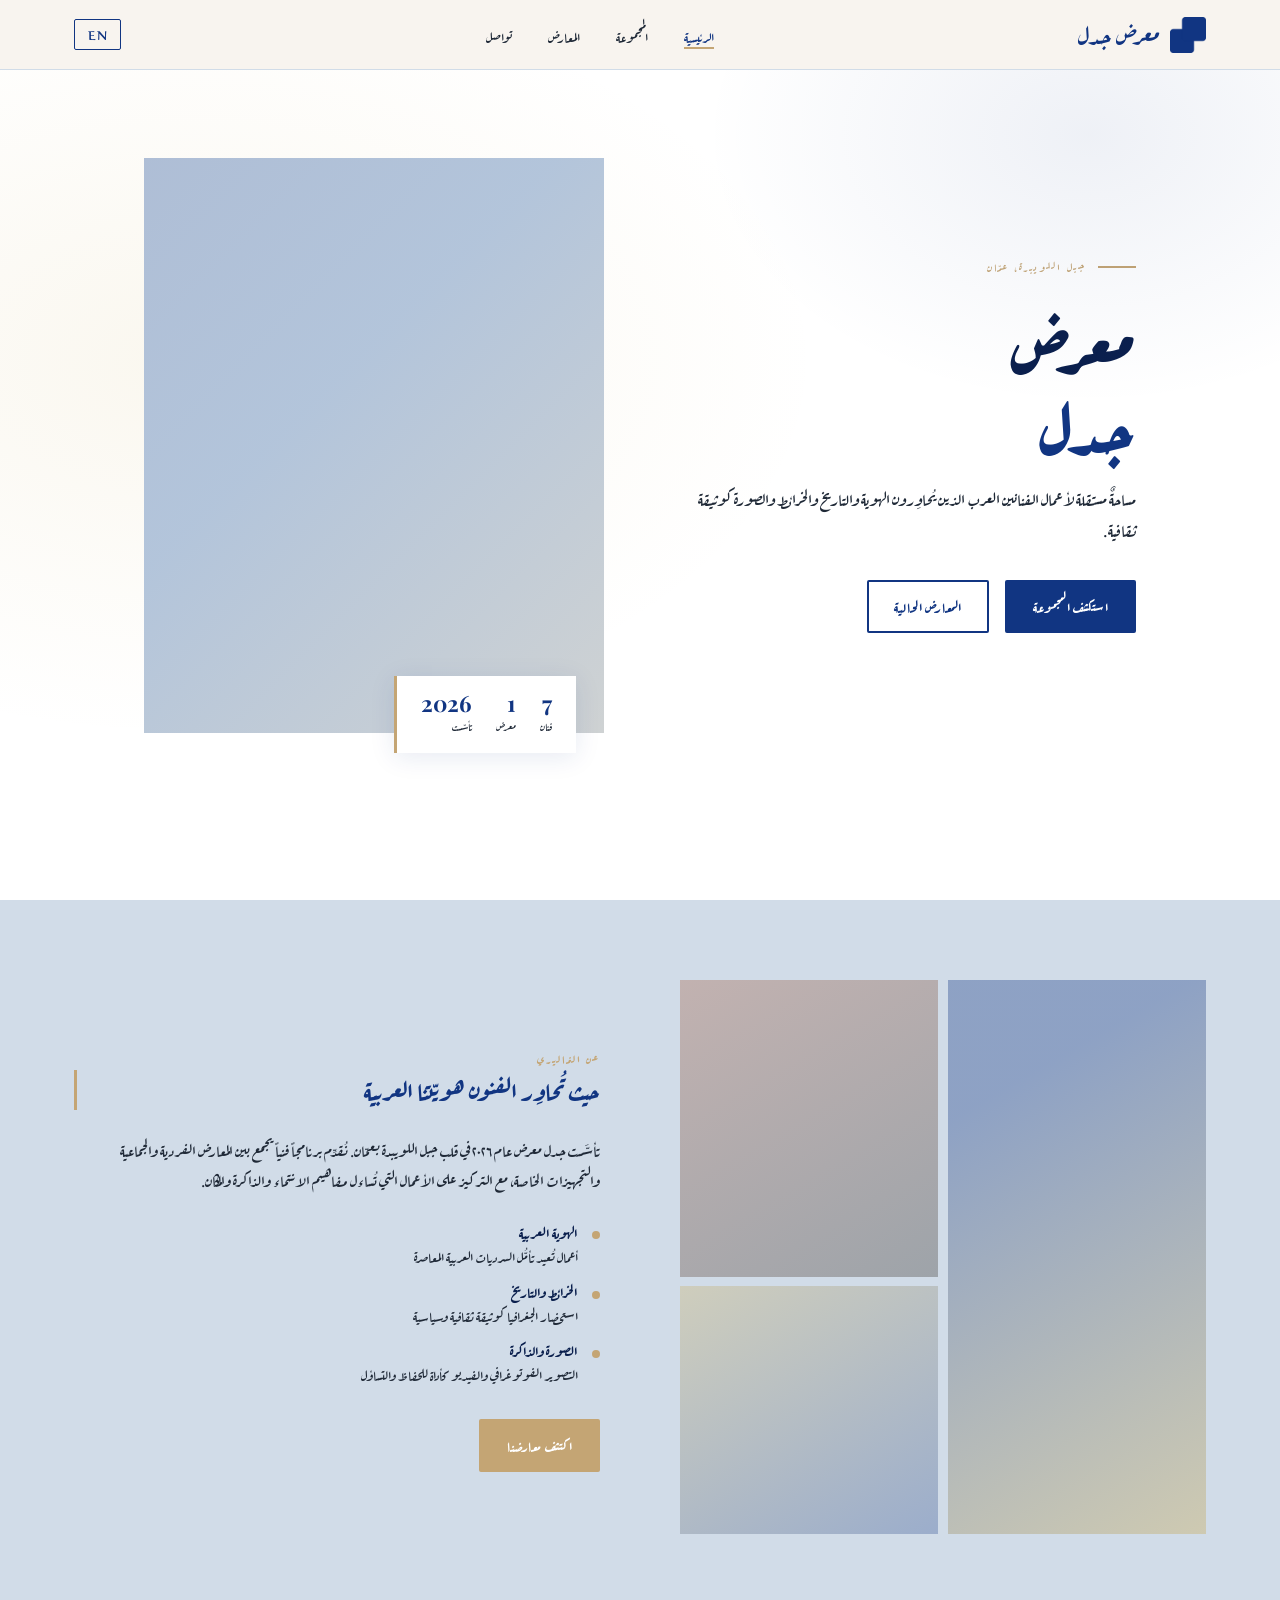
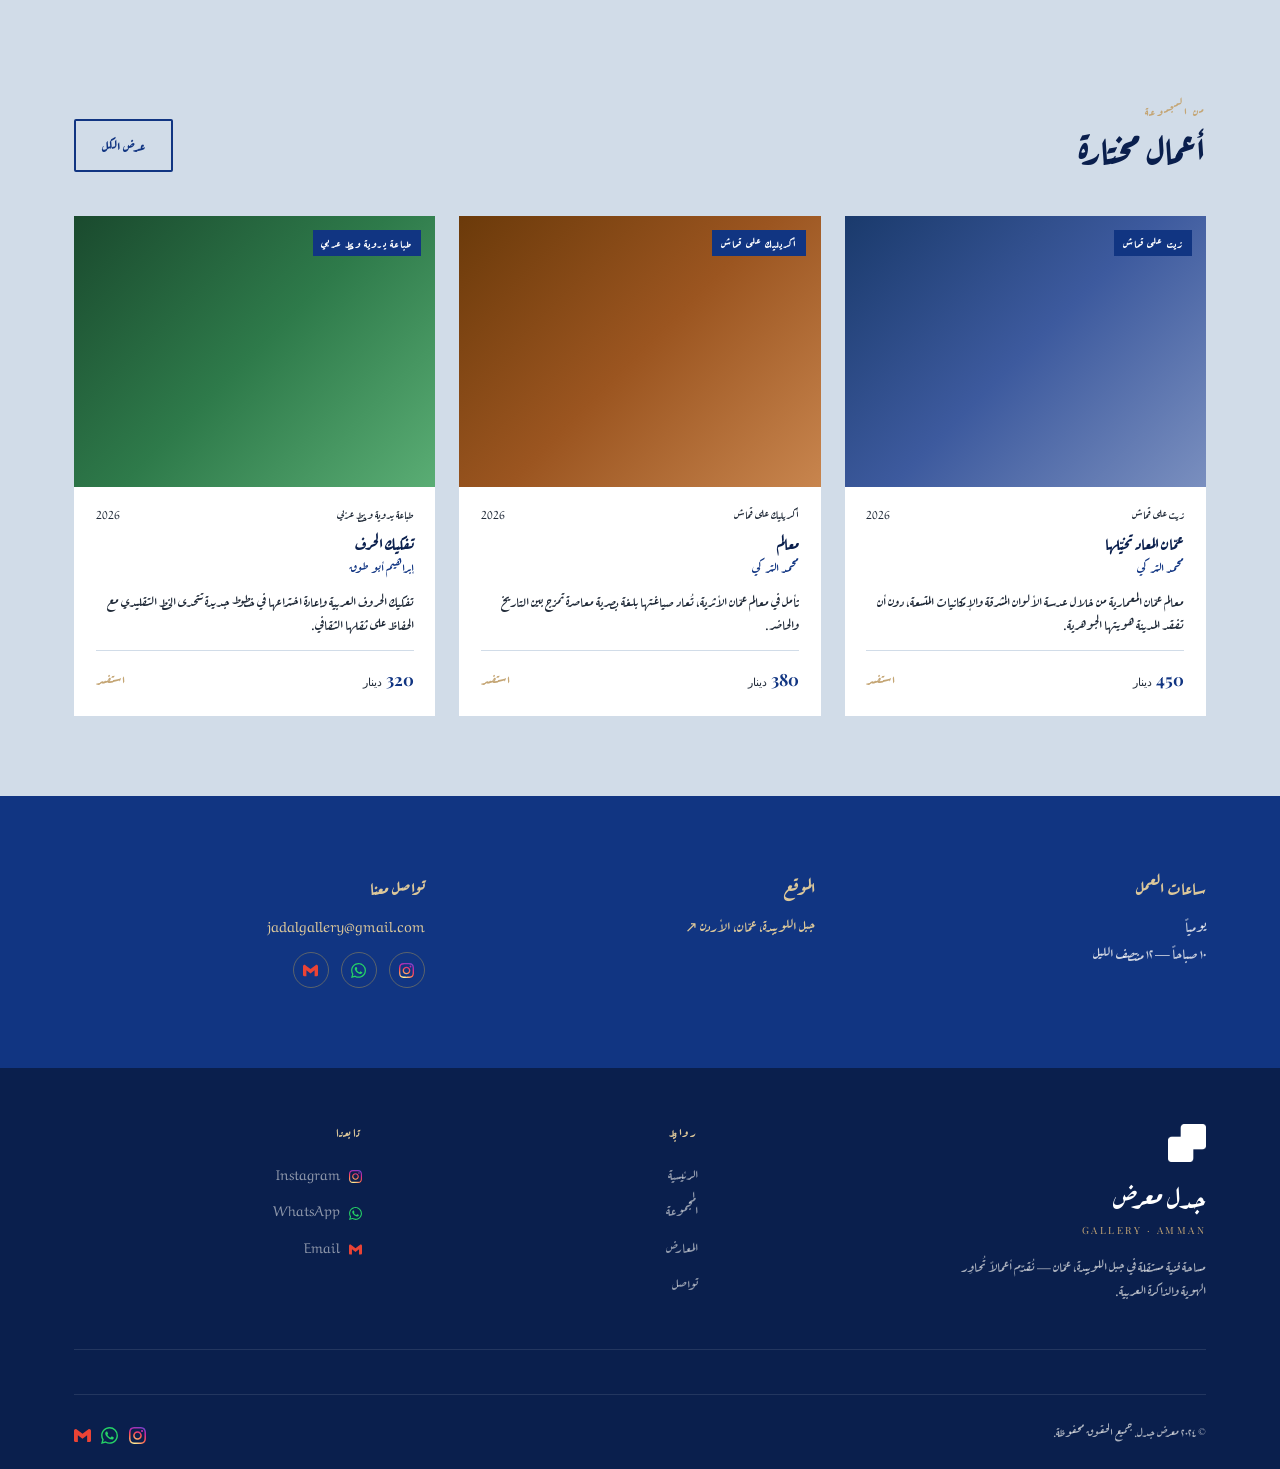
==== commit 169bfcd6: "Add Firebase integration, admin panel, social icons, Gmail links - Firebase Firestore + Storage for " ====
--- a/index.html
+++ b/index.html
@@ -232,12 +232,12 @@
         <h3 class="ar">تواصل معنا</h3>
         <h3 class="en">Get in Touch</h3>
         <p>
-          <a href="mailto:jadalgallery@gmail.com">jadalgallery@gmail.com</a>
+          <a href="https://mail.google.com/mail/?view=cm&fs=1&to=jadalgallery@gmail.com" target="_blank" rel="noopener">jadalgallery@gmail.com</a>
         </p>
         <div class="social-icons" style="margin-top:.85rem">
-          <a class="soc-ico" href="https://www.instagram.com/jadal.gallery?igsh=YWxxNGFmaGNodHR2&utm_source=qr" target="_blank" aria-label="Instagram">📸</a>
-          <a class="soc-ico" href="https://wa.me/962793310203" target="_blank" aria-label="WhatsApp">💬</a>
-          <a class="soc-ico" href="mailto:jadalgallery@gmail.com" aria-label="Email">✉</a>
+          <a class="soc-ico" href="https://www.instagram.com/jadal.gallery?igsh=YWxxNGFmaGNodHR2&utm_source=qr" target="_blank" aria-label="Instagram"><img src="instagram.svg" alt="Instagram" class="ig-icon"></a>
+          <a class="soc-ico" href="https://wa.me/962793310203" target="_blank" aria-label="WhatsApp"><img src="whatsapp.svg" alt="WhatsApp" class="wa-icon"></a>
+          <a class="soc-ico" href="https://mail.google.com/mail/?view=cm&fs=1&to=jadalgallery@gmail.com" target="_blank" rel="noopener" aria-label="Email"><img src="gmail.svg" alt="Email" class="gmail-icon"></a>
         </div>
       </div>
 
@@ -271,9 +271,9 @@
         <h4 class="ar">تابعنا</h4>
         <h4 class="en">Follow Us</h4>
         <ul>
-          <li><a href="https://www.instagram.com/jadal.gallery?igsh=YWxxNGFmaGNodHR2&utm_source=qr" target="_blank">Instagram</a></li>
-          <li><a href="https://wa.me/962793310203" target="_blank">WhatsApp</a></li>
-          <li><a href="mailto:jadalgallery@gmail.com">Email</a></li>
+          <li><a href="https://www.instagram.com/jadal.gallery?igsh=YWxxNGFmaGNodHR2&utm_source=qr" target="_blank"><img src="instagram.svg" alt="" class="ig-icon"> Instagram</a></li>
+          <li><a href="https://wa.me/962793310203" target="_blank"><img src="whatsapp.svg" alt="" class="wa-icon"> WhatsApp</a></li>
+          <li><a href="https://mail.google.com/mail/?view=cm&fs=1&to=jadalgallery@gmail.com" target="_blank" rel="noopener"><img src="gmail.svg" alt="" class="gmail-icon"> Email</a></li>
         </ul>
       </div>
     </div>
@@ -282,14 +282,19 @@
       <span class="ar">© ٢٠٢٤ معرض جدل. جميع الحقوق محفوظة.</span>
       <span class="en">© 2024 Jadal Gallery. All rights reserved.</span>
       <div class="foot-soc">
-        <a href="https://www.instagram.com/jadal.gallery?igsh=YWxxNGFmaGNodHR2&utm_source=qr" target="_blank" aria-label="Instagram">📸</a>
-        <a href="https://wa.me/962793310203" target="_blank" aria-label="WhatsApp">💬</a>
-        <a href="mailto:jadalgallery@gmail.com" aria-label="Email">✉</a>
+        <a href="https://www.instagram.com/jadal.gallery?igsh=YWxxNGFmaGNodHR2&utm_source=qr" target="_blank" aria-label="Instagram"><img src="instagram.svg" alt="Instagram" class="ig-icon"></a>
+        <a href="https://wa.me/962793310203" target="_blank" aria-label="WhatsApp"><img src="whatsapp.svg" alt="WhatsApp" class="wa-icon"></a>
+        <a href="https://mail.google.com/mail/?view=cm&fs=1&to=jadalgallery@gmail.com" target="_blank" rel="noopener" aria-label="Email"><img src="gmail.svg" alt="Email" class="gmail-icon"></a>
       </div>
     </div>
   </div>
 </footer>
 
+<!-- Firebase SDKs -->
+<script src="https://www.gstatic.com/firebasejs/9.23.0/firebase-app-compat.js"></script>
+<script src="https://www.gstatic.com/firebasejs/9.23.0/firebase-firestore-compat.js"></script>
+<script src="https://www.gstatic.com/firebasejs/9.23.0/firebase-storage-compat.js"></script>
+<script src="firebase-config.js"></script>
 <script src="app.js"></script>
 </body>
 </html>
--- a/style.css
+++ b/style.css
@@ -705,3 +705,65 @@
 ::-webkit-scrollbar-track { background: var(--cream); }
 ::-webkit-scrollbar-thumb { background: var(--border); border-radius: 3px; }
 ::-webkit-scrollbar-thumb:hover { background: var(--umber); }
+
+/* ─── Gallery loading dots ─── */
+.gallery-loading {
+  grid-column: 1 / -1;
+  display: flex; justify-content: center; align-items: center; gap: .7rem;
+  padding: 5rem 0;
+}
+.gallery-loading span {
+  width: 10px; height: 10px; background: var(--blue);
+  border-radius: 50%; animation: gdot 1.2s ease-in-out infinite; opacity: .45;
+}
+.gallery-loading span:nth-child(2) { animation-delay: .2s; }
+.gallery-loading span:nth-child(3) { animation-delay: .4s; }
+@keyframes gdot {
+  0%,80%,100% { transform: scale(.75); opacity: .35; }
+  40%         { transform: scale(1.25); opacity: 1; }
+}
+.gallery-empty {
+  grid-column: 1 / -1; text-align: center;
+  color: var(--umber); padding: 5rem 0; font-size: 1rem;
+}
+
+/* ─── Card delete button (admin only) ─── */
+.card__delete {
+  position: absolute; top: .6rem; inset-inline-end: .6rem;
+  width: 28px; height: 28px;
+  background: rgba(10,10,10,.6); color: #fff;
+  border-radius: 50%; font-size: .78rem;
+  display: flex; align-items: center; justify-content: center;
+  z-index: 10; transition: background var(--t);
+}
+.card__delete:hover { background: #c0392b; }
+
+/* ─── Social icons (Instagram / WhatsApp / Gmail) ─── */
+.ig-icon, .wa-icon, .gmail-icon {
+  display: inline-block; width: 18px; height: 18px;
+  vertical-align: middle; flex-shrink: 0;
+}
+.soc-ico        .ig-icon,
+.soc-ico        .wa-icon,
+.soc-ico        .gmail-icon  { width: 15px; height: 15px; }
+.foot-soc       .ig-icon,
+.foot-soc       .wa-icon,
+.foot-soc       .gmail-icon  { width: 17px; height: 17px; }
+.footer__col a  .ig-icon,
+.footer__col a  .wa-icon,
+.footer__col a  .gmail-icon  { width: 13px; height: 13px; margin-inline-end: 4px; }
+.soc-btn        .ig-icon,
+.soc-btn        .wa-icon,
+.soc-btn        .gmail-icon  { width: 15px; height: 15px; }
+.info-ico       .wa-icon,
+.info-ico       .gmail-icon  { width: 18px; height: 18px; }
+
+/* ─── Admin badge ─── */
+.admin-badge {
+  position: fixed; bottom: 1.5rem; inset-inline-start: 1.5rem;
+  background: var(--blue); color: var(--ivory);
+  padding: .4rem .85rem; font-size: .72rem; font-weight: 700;
+  letter-spacing: .06em; border-radius: 2px;
+  z-index: 800; display: none; align-items: center; gap: .4rem;
+  box-shadow: var(--sh); pointer-events: none;
+}
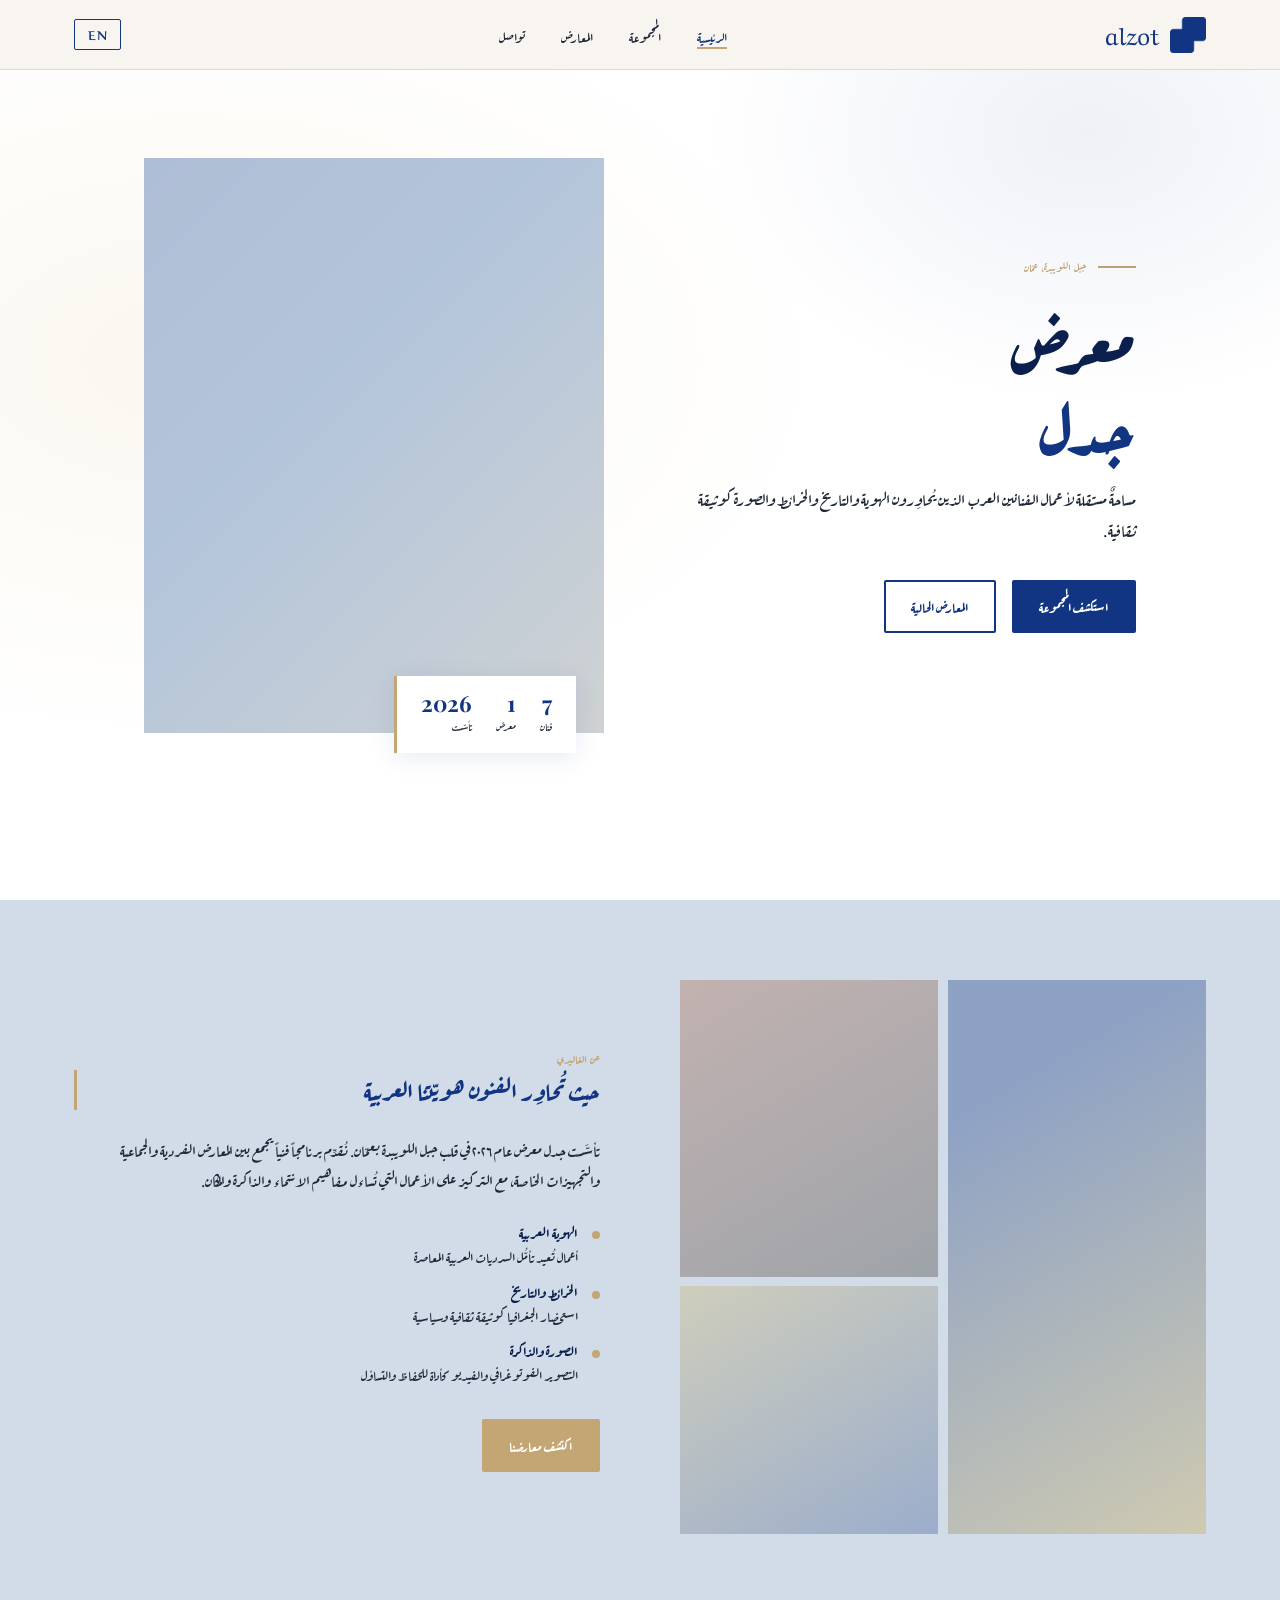
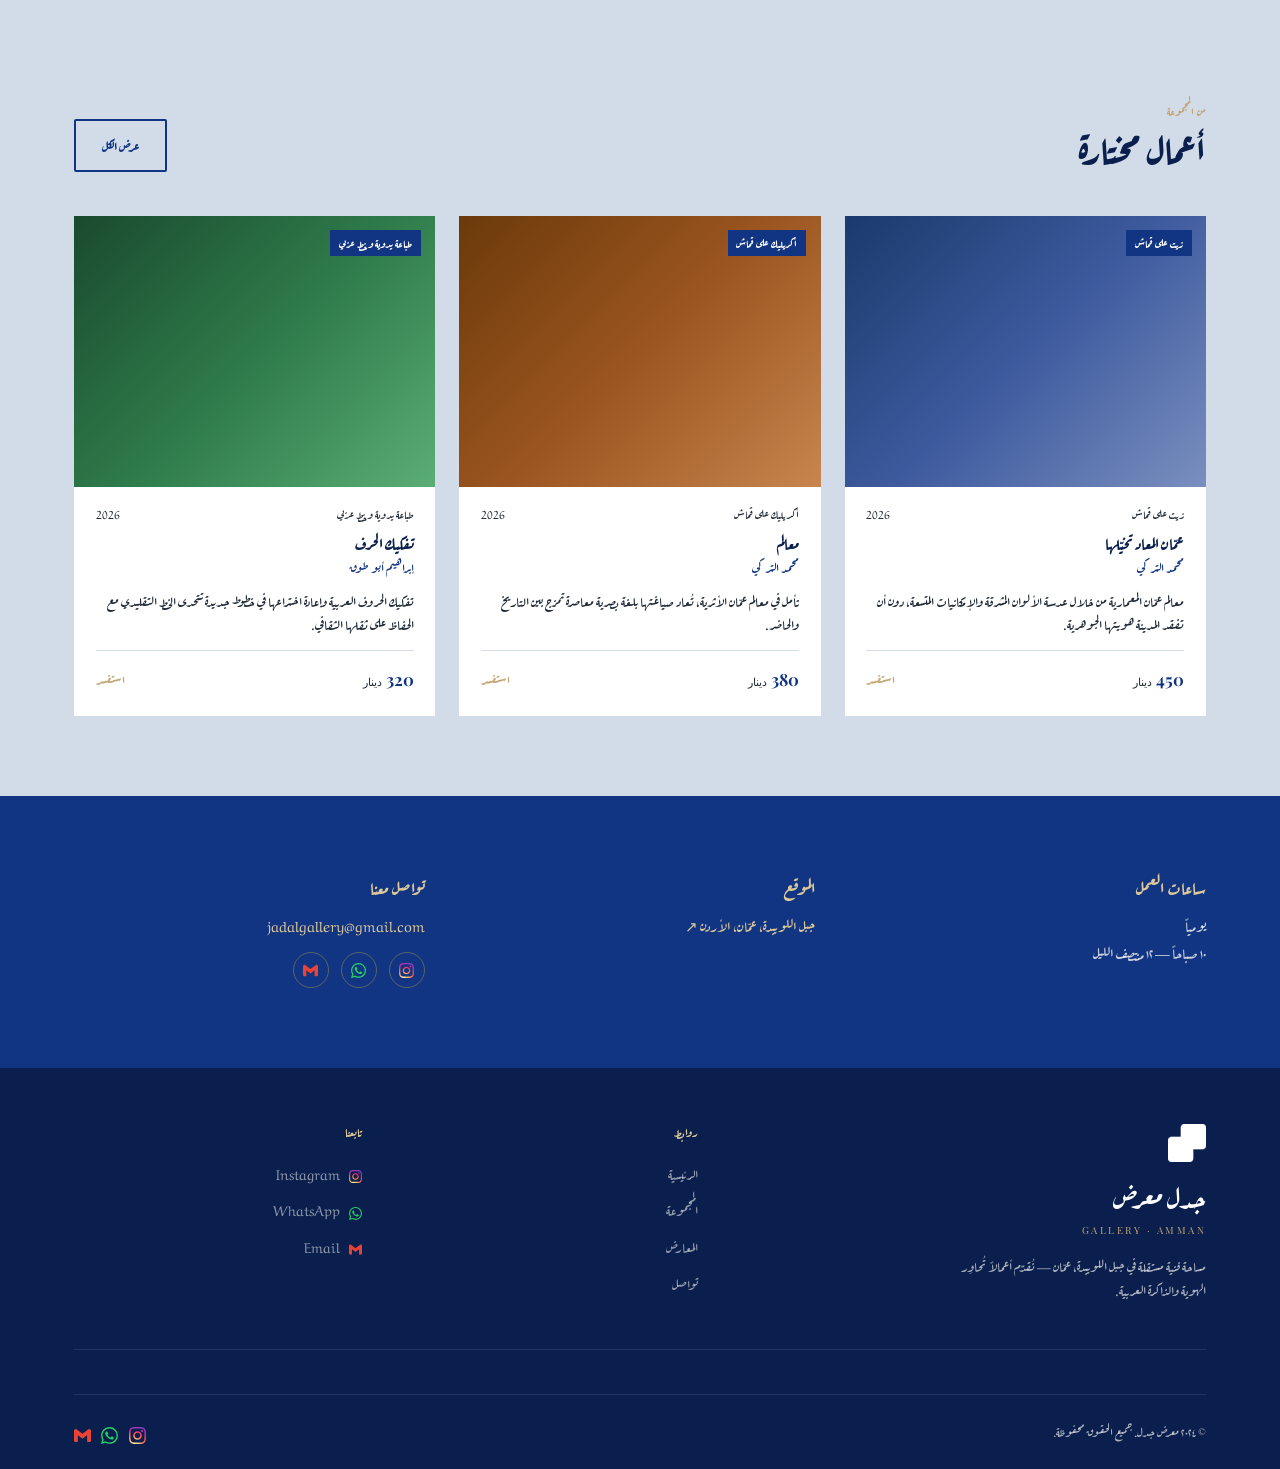
==== commit d90b9d26: "Update index.html" ====
--- a/index.html
+++ b/index.html
@@ -4,6 +4,7 @@
   <meta charset="UTF-8">
   <meta name="viewport" content="width=device-width, initial-scale=1.0">
   <title>معرض جدل | Jadal Gallery</title>
+  <!-- github auto-deploy test -->
   <meta name="description" content="معرض جدل — مساحة فنية مستقلة في جبل اللويبدة، عمّان. Jadal Gallery — independent art space in Jabal Al Lweibdeh, Amman.">
   <link rel="stylesheet" href="style.css">
 </head>
@@ -15,7 +16,7 @@
     <a href="index.html" class="nav__logo">
       <img src="Heading.png" alt="Jadal Gallery" class="nav__logo-img">
       <div>
-        <span class="nav__logo-name ar"> معرض جدل </span>
+        <span class="nav__logo-name ar"> alzot</span>
         <span class="nav__logo-name en">Jadal <br>Gallery</span>
         <span class="nav__logo-sub"> </span>
       </div>
--- a/style.css
+++ b/style.css
@@ -722,6 +722,43 @@
   0%,80%,100% { transform: scale(.75); opacity: .35; }
   40%         { transform: scale(1.25); opacity: 1; }
 }
+
+/* ════════════════════════════════════════════════════════════════════════════
+   Arabic Mobile Fixes
+   ════════════════════════════════════════════════════════════════════════════
+
+   Problem 1 — Font: Aref Ruqaa is decorative/calligraphic. Its thin, ornate
+   strokes look great on a desktop monitor but collapse on small phone screens.
+   Cairo is already loaded in this stylesheet and is purpose-built for screens:
+   clean geometry, strong strokes, perfect mobile rendering.
+
+   Problem 2 — letter-spacing: Arabic is a connected script. Any positive
+   letter-spacing physically breaks the joins between letters, turning words
+   into fragments. Use word-spacing for breathing room instead.
+   ════════════════════════════════════════════════════════════════════════════ */
+
+/* ── Swap to Cairo on mobile ── */
+@media (max-width: 768px) {
+  :root {
+    --f-ar:       'Cairo', 'Amiri', sans-serif;   /* body / UI text  */
+    --f-ar-serif: 'Amiri', 'Cairo', serif;         /* display headings */
+  }
+
+  /* Arabic body text needs more breathing room at small sizes */
+  html[lang="ar"] body                { line-height: 2; }
+  html[lang="ar"] .about__body,
+  html[lang="ar"] .cur-exh p,
+  html[lang="ar"] .card__desc,
+  html[lang="ar"] .hero__subtitle     { line-height: 2; }
+}
+
+/* ── Remove letter-spacing in Arabic mode ── */
+html[lang="ar"] .eyebrow             { letter-spacing: 0; word-spacing: 0.1em; }
+html[lang="ar"] .hero__eyebrow-txt   { letter-spacing: 0; word-spacing: 0.08em; }
+html[lang="ar"] .footer__col h4      { letter-spacing: 0; word-spacing: 0.08em; }
+html[lang="ar"] .btn                 { letter-spacing: 0; }
+html[lang="ar"] .card__badge         { letter-spacing: 0; }
+html[lang="ar"] .f-group label       { letter-spacing: 0; }
 .gallery-empty {
   grid-column: 1 / -1; text-align: center;
   color: var(--umber); padding: 5rem 0; font-size: 1rem;
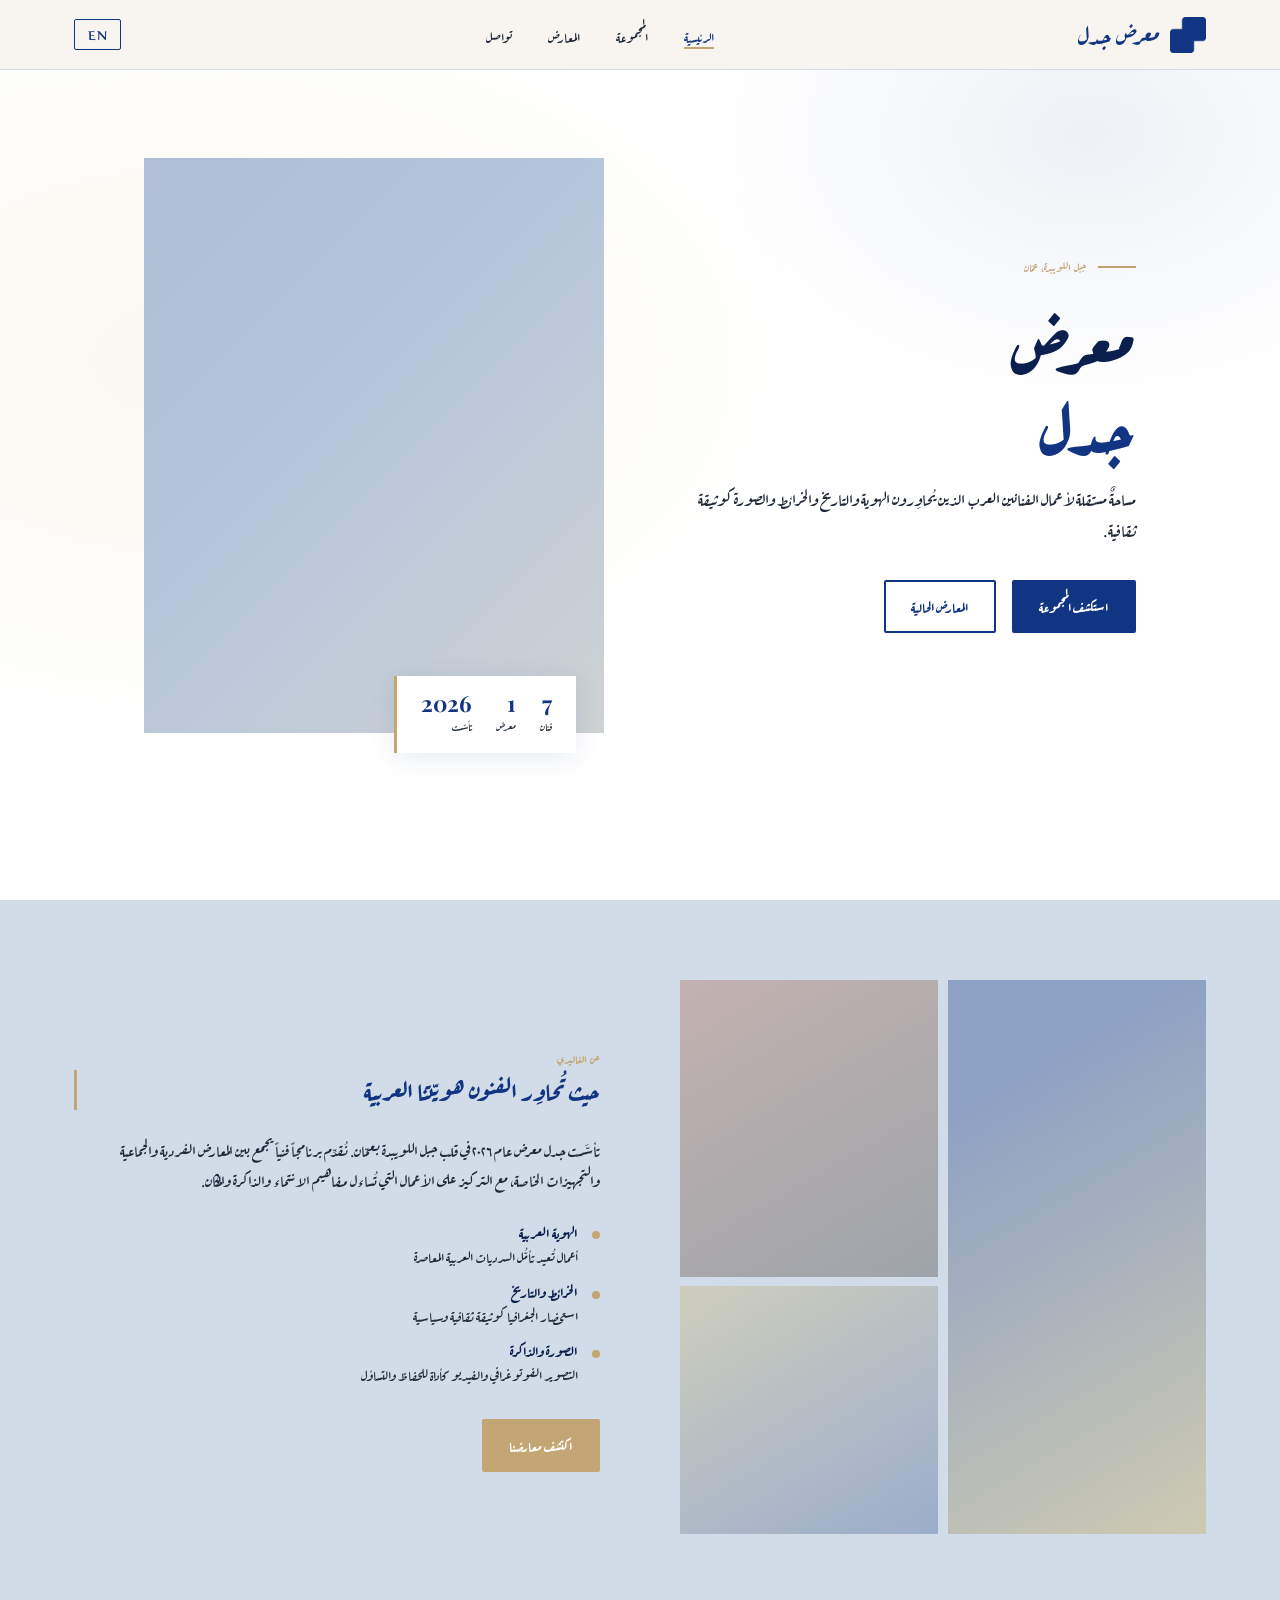
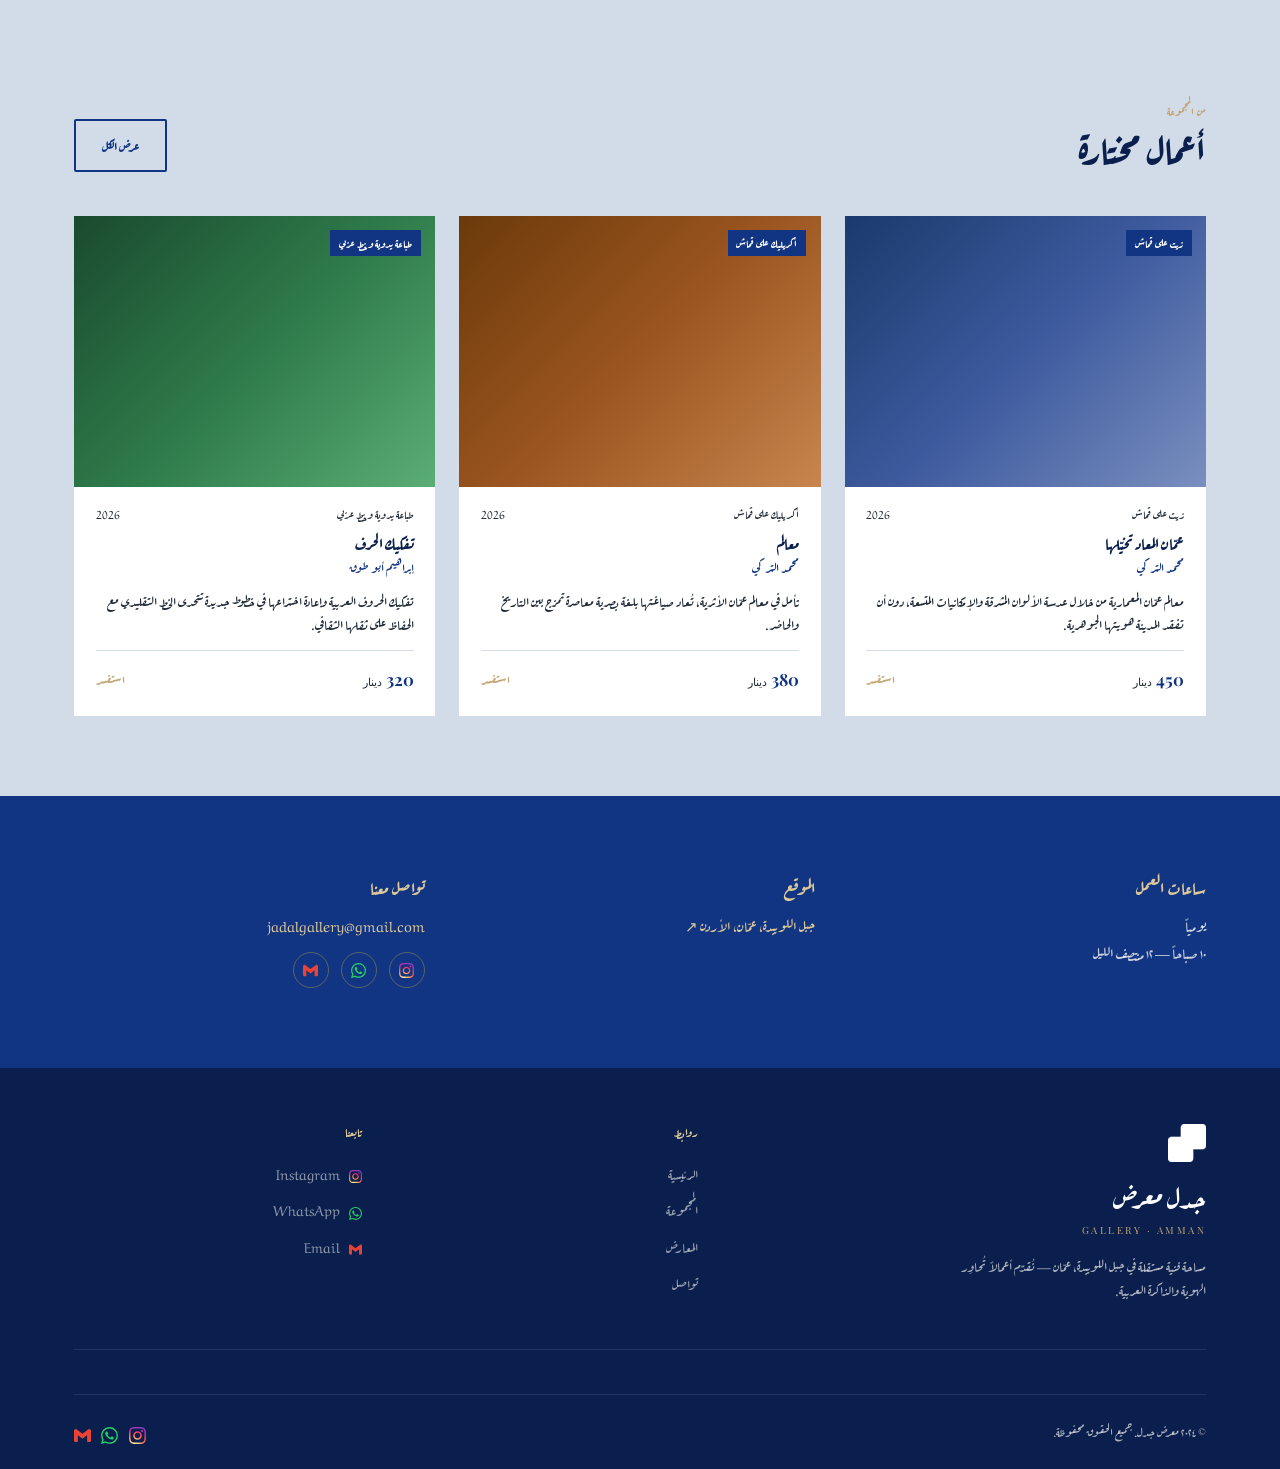
==== commit 0fb34f47: "describe what you changed" ====
--- a/index.html
+++ b/index.html
@@ -16,7 +16,7 @@
     <a href="index.html" class="nav__logo">
       <img src="Heading.png" alt="Jadal Gallery" class="nav__logo-img">
       <div>
-        <span class="nav__logo-name ar"> alzot</span>
+        <span class="nav__logo-name ar"> معرض جدل </span>
         <span class="nav__logo-name en">Jadal <br>Gallery</span>
         <span class="nav__logo-sub"> </span>
       </div>
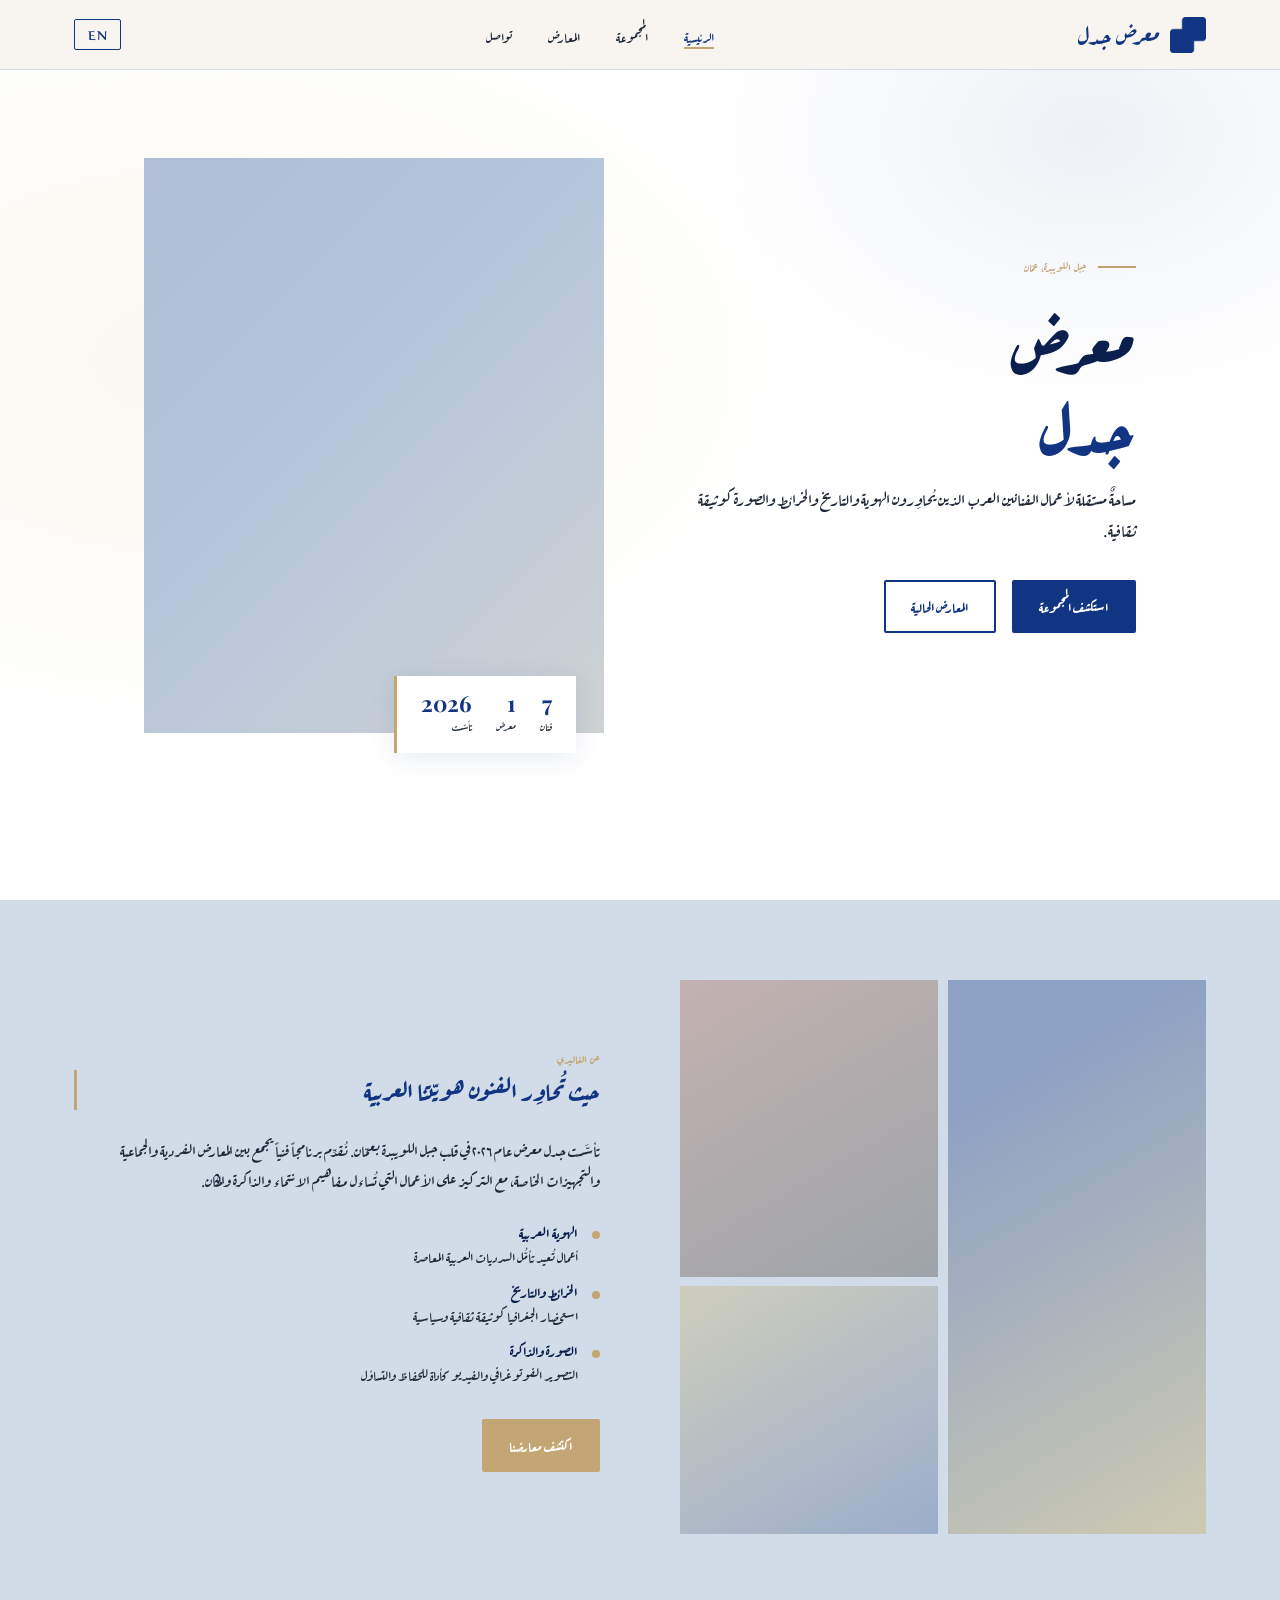
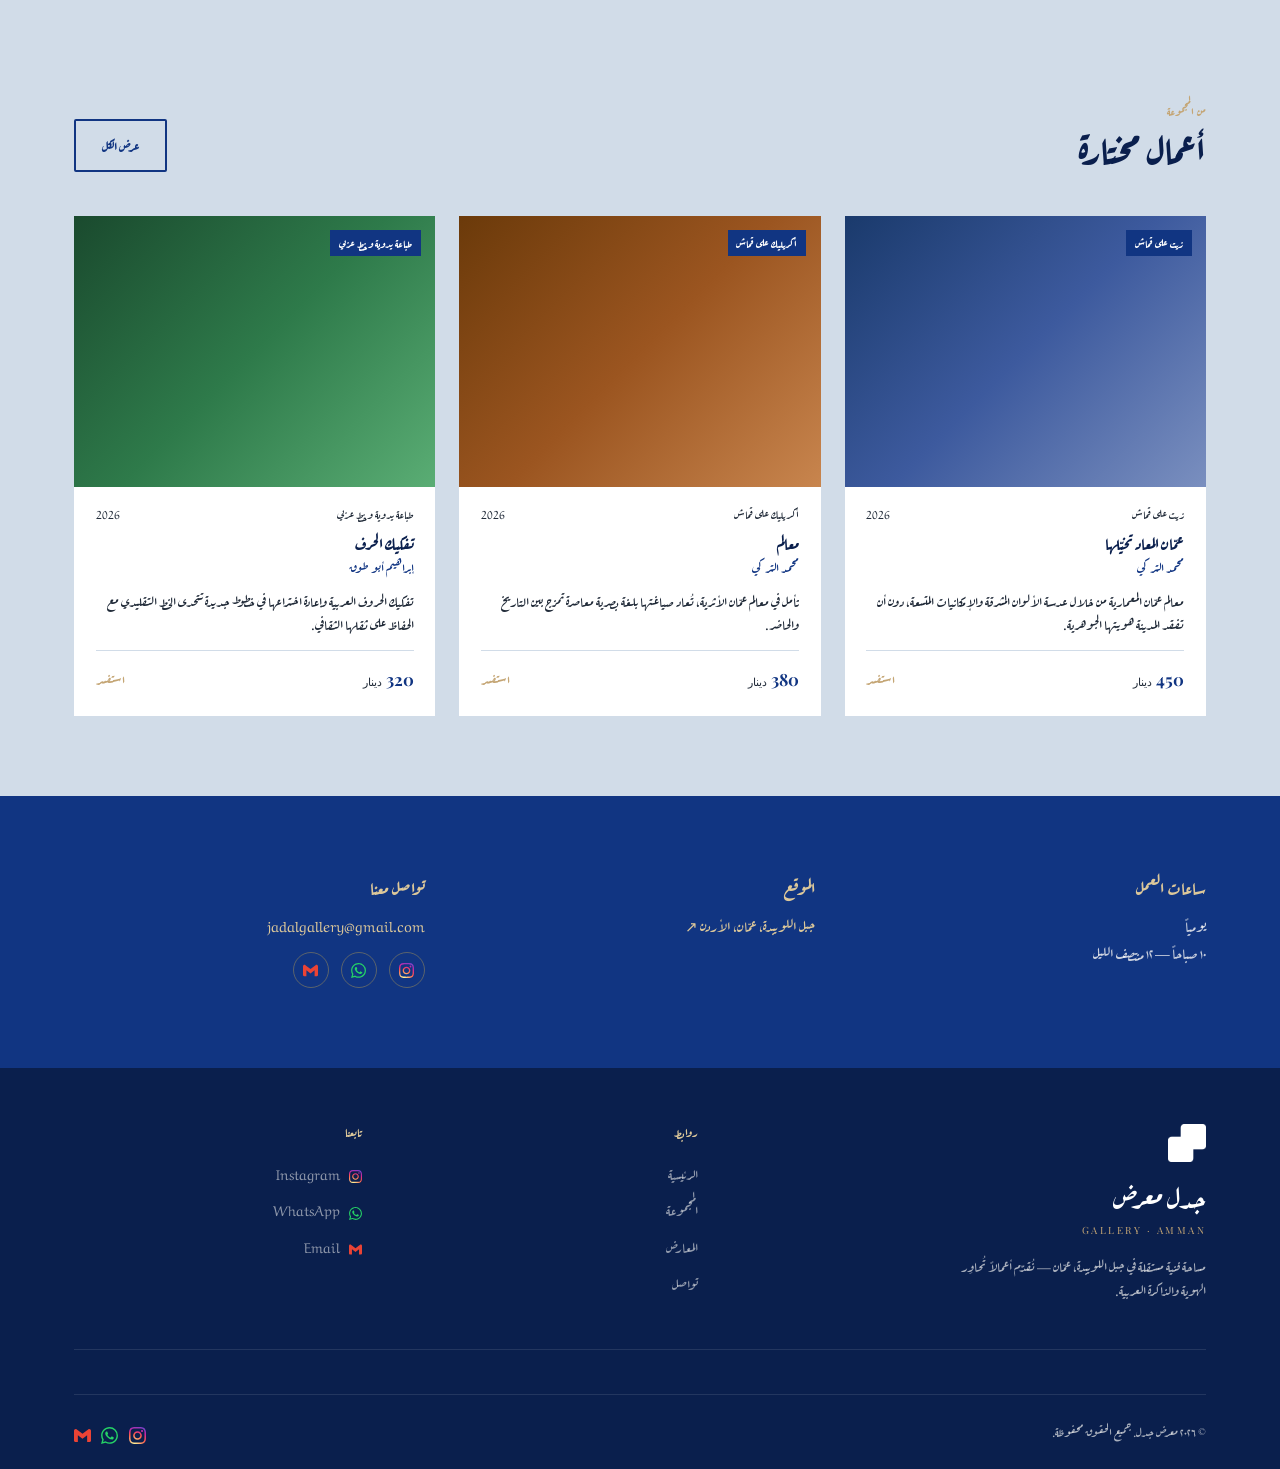
==== commit 59518773: "Update footer copyright year to 2026 in all pages" ====
--- a/index.html
+++ b/index.html
@@ -280,8 +280,8 @@
     </div>
     <hr class="footer__bottom" style="border:none;border-top:1px solid rgba(255,253,249,.1);margin-bottom:1.25rem">
     <div class="footer__bottom">
-      <span class="ar">© ٢٠٢٤ معرض جدل. جميع الحقوق محفوظة.</span>
-      <span class="en">© 2024 Jadal Gallery. All rights reserved.</span>
+      <span class="ar">© ٢٠٢٦ معرض جدل. جميع الحقوق محفوظة.</span>
+      <span class="en">© 2026 Jadal Gallery. All rights reserved.</span>
       <div class="foot-soc">
         <a href="https://www.instagram.com/jadal.gallery?igsh=YWxxNGFmaGNodHR2&utm_source=qr" target="_blank" aria-label="Instagram"><img src="instagram.svg" alt="Instagram" class="ig-icon"></a>
         <a href="https://wa.me/962793310203" target="_blank" aria-label="WhatsApp"><img src="whatsapp.svg" alt="WhatsApp" class="wa-icon"></a>
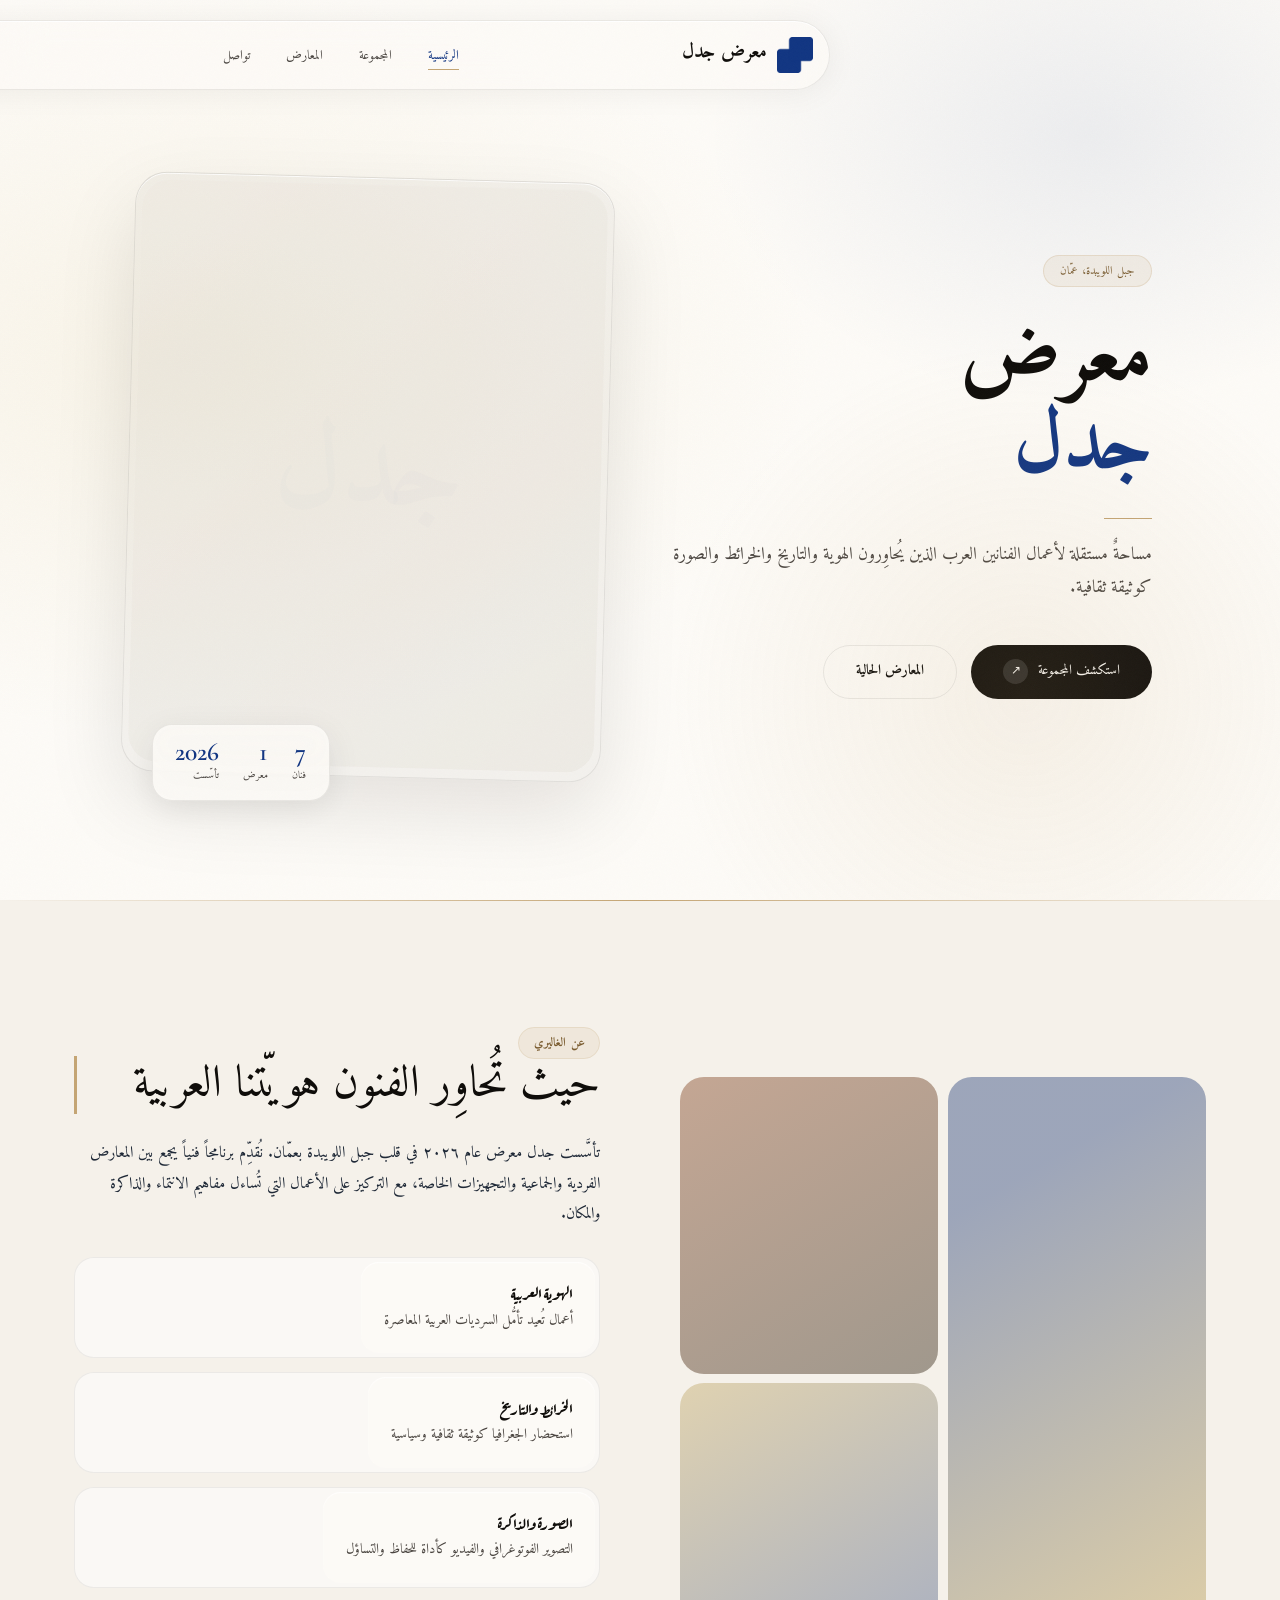
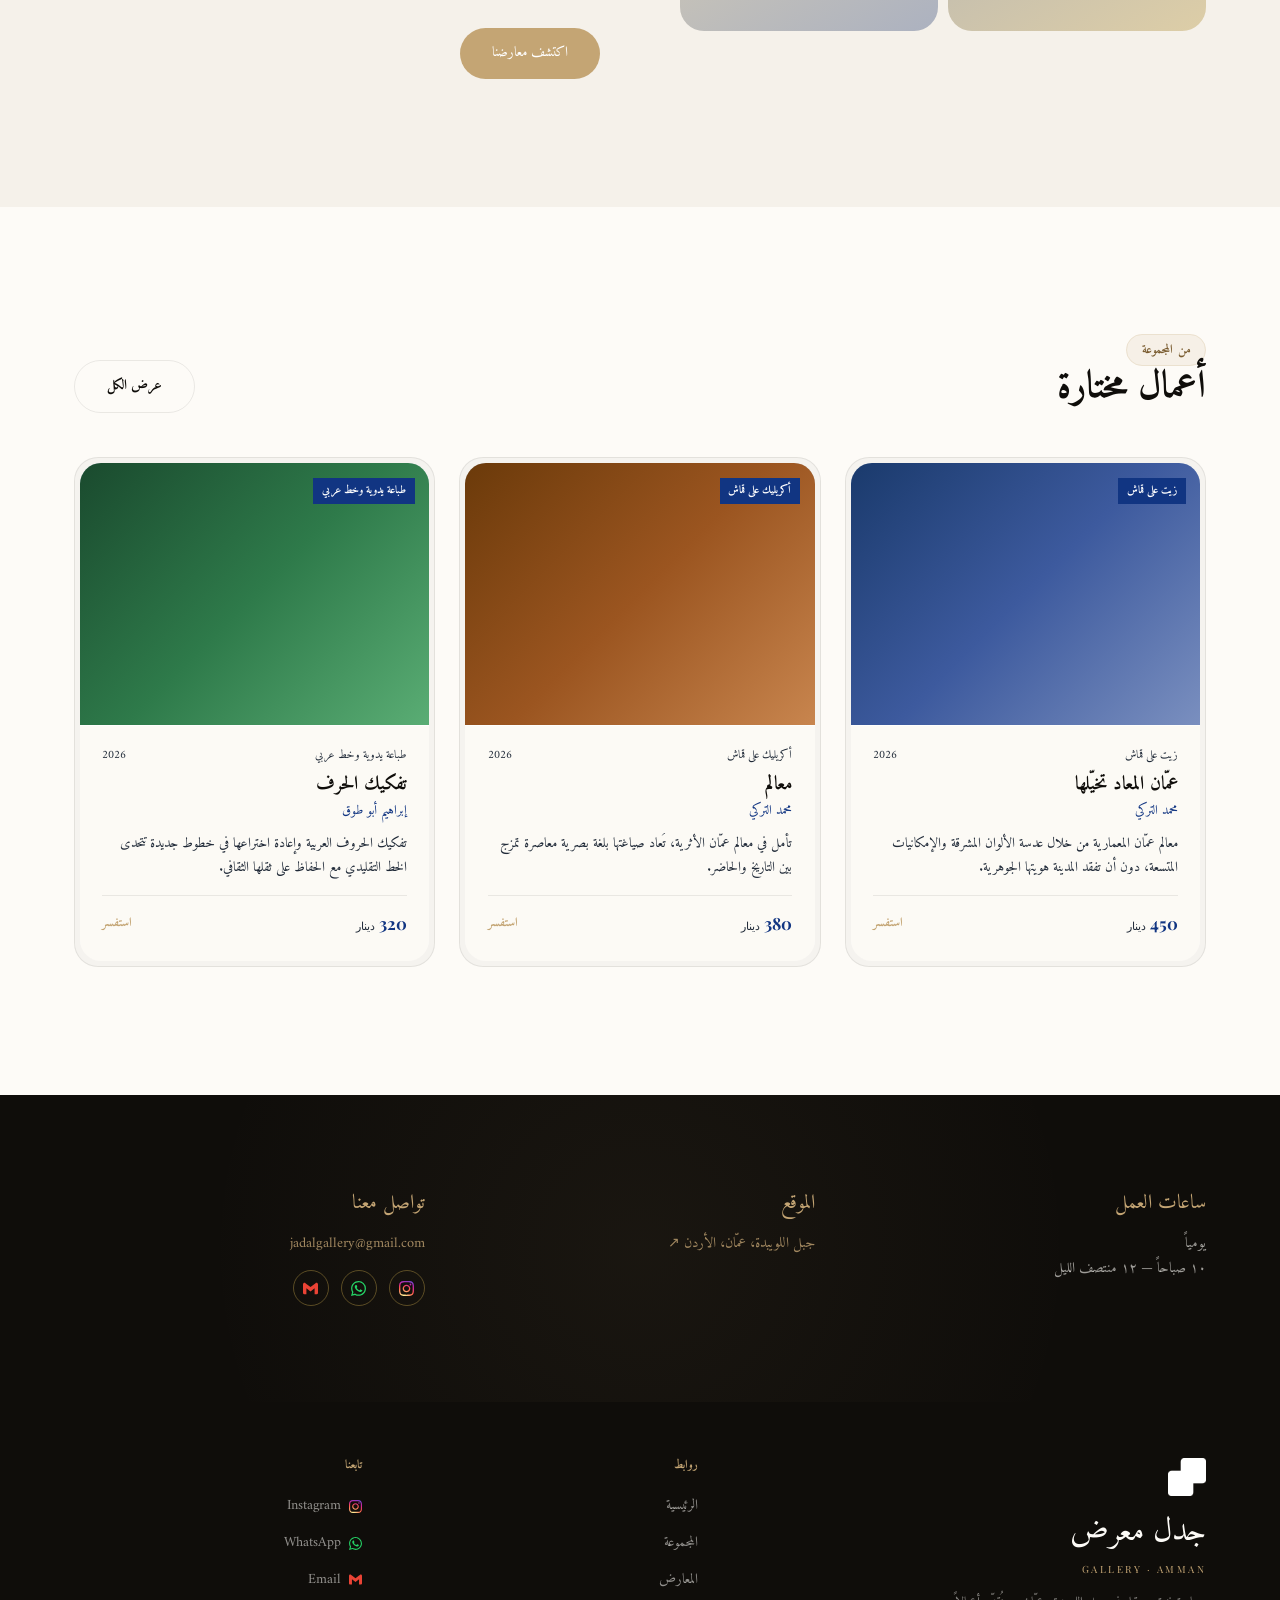
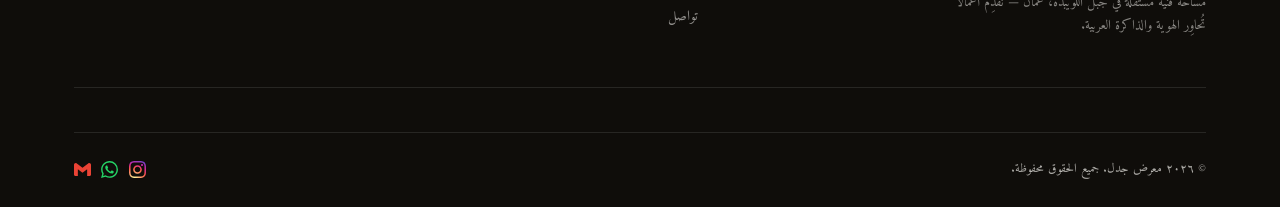
==== commit f2dcf3ec: "Design experiment: high-end editorial luxury homepage redesign - Cormorant Garamond display font (En" ====
--- a/index.html
+++ b/index.html
@@ -4,9 +4,545 @@
   <meta charset="UTF-8">
   <meta name="viewport" content="width=device-width, initial-scale=1.0">
   <title>معرض جدل | Jadal Gallery</title>
-  <!-- github auto-deploy test -->
   <meta name="description" content="معرض جدل — مساحة فنية مستقلة في جبل اللويبدة، عمّان. Jadal Gallery — independent art space in Jabal Al Lweibdeh, Amman.">
   <link rel="stylesheet" href="style.css">
+  <link href="https://fonts.googleapis.com/css2?family=Cormorant+Garamond:ital,wght@0,300;0,400;0,600;1,300;1,400&family=Amiri:ital,wght@0,400;0,700;1,400&display=swap" rel="stylesheet">
+
+  <style>
+    /* ═══════════════════════════════════════════════════════════
+       PREMIUM OVERLAY — Editorial Luxury · Z-Axis Cascade
+       Overrides style.css with agency-tier aesthetics
+       All functional classes (.ar/.en/Firebase) preserved.
+    ═══════════════════════════════════════════════════════════ */
+
+    :root {
+      --cream:    #FDFBF7;
+      --ink:      #0f0d0a;
+      --ink-mute: #4a4540;
+      --gold:     #C4A574;
+      --gold-dim: rgba(196,165,116,.12);
+      --blue:     #113582;
+      --border:   rgba(15,13,10,.08);
+      --ease-out: cubic-bezier(0.32,0.72,0,1);
+      --ease-spring: cubic-bezier(0.34,1.56,0.64,1);
+    }
+
+    /* ── Base ── */
+    body {
+      background: var(--cream);
+      color: var(--ink);
+      font-family: 'Amiri', Georgia, serif;
+      -webkit-font-smoothing: antialiased;
+      overflow-x: hidden;
+    }
+    html[lang="en"] body {
+      font-family: 'Cormorant Garamond', Georgia, serif;
+    }
+
+    /* ── Noise grain overlay (fixed, non-scrolling) ── */
+    body::before {
+      content: '';
+      position: fixed;
+      inset: 0;
+      z-index: 999;
+      pointer-events: none;
+      opacity: .025;
+      background-image: url("data:image/svg+xml,%3Csvg viewBox='0 0 256 256' xmlns='http://www.w3.org/2000/svg'%3E%3Cfilter id='noise'%3E%3CfeTurbulence type='fractalNoise' baseFrequency='0.9' numOctaves='4' stitchTiles='stitch'/%3E%3C/filter%3E%3Crect width='100%25' height='100%25' filter='url(%23noise)'/%3E%3C/svg%3E");
+      background-size: 180px;
+    }
+
+    /* ════════════════════════════════════
+       NAV — Floating glass pill
+    ════════════════════════════════════ */
+    .nav {
+      position: fixed;
+      top: 1.25rem;
+      left: 50%;
+      transform: translateX(-50%);
+      width: calc(100% - 3rem);
+      max-width: 900px;
+      background: rgba(253,251,247,.82);
+      backdrop-filter: blur(20px);
+      -webkit-backdrop-filter: blur(20px);
+      border: 1px solid var(--border);
+      border-radius: 9999px;
+      padding: .6rem 1rem .6rem 1.4rem;
+      box-shadow: 0 2px 32px rgba(15,13,10,.06), 0 1px 0 rgba(255,255,255,.9) inset;
+      transition: box-shadow .4s var(--ease-out), background .4s;
+      z-index: 200;
+    }
+    html[lang="ar"] .nav { direction: rtl; }
+    html[lang="en"] .nav { direction: ltr; }
+
+    .nav.scrolled {
+      background: rgba(253,251,247,.95);
+      box-shadow: 0 4px 48px rgba(15,13,10,.1), 0 1px 0 rgba(255,255,255,.9) inset;
+    }
+
+    .nav__inner { padding: 0; }
+
+    .nav__logo-name {
+      font-family: 'Amiri', serif;
+      font-size: 1.25rem;
+      font-weight: 700;
+      color: var(--ink);
+      letter-spacing: 0;
+    }
+    html[lang="en"] .nav__logo-name {
+      font-family: 'Cormorant Garamond', serif;
+      font-size: 1.1rem;
+      font-weight: 600;
+    }
+
+    .nav__link {
+      font-size: .82rem;
+      color: var(--ink-mute);
+      font-weight: 400;
+      letter-spacing: 0;
+    }
+    html[lang="en"] .nav__link { font-family: 'Cormorant Garamond', serif; font-size: .9rem; }
+
+    .nav__link:hover { color: var(--ink); border-bottom-color: transparent; }
+
+    .lang-btn {
+      background: var(--ink);
+      color: var(--cream);
+      border-radius: 9999px;
+      padding: .3rem .85rem;
+      font-size: .72rem;
+      font-weight: 600;
+      letter-spacing: .08em;
+      transition: all .3s var(--ease-out);
+    }
+    .lang-btn:hover { background: var(--blue); transform: scale(1.04); }
+
+    /* ════════════════════════════════════
+       HERO — Editorial Split
+    ════════════════════════════════════ */
+    .hero {
+      background: var(--cream);
+      min-height: 100dvh;
+      padding-top: calc(70px + 5rem);
+      padding-bottom: 6rem;
+      position: relative;
+      overflow: hidden;
+    }
+
+    /* Subtle radial gold wash */
+    .hero::after {
+      content: '';
+      position: absolute;
+      bottom: -20%;
+      right: -10%;
+      width: 60vw;
+      height: 60vw;
+      background: radial-gradient(circle, rgba(196,165,116,.13) 0%, transparent 65%);
+      pointer-events: none;
+    }
+
+    .hero__inner {
+      display: grid;
+      grid-template-columns: 1fr 1fr;
+      gap: 4rem;
+      align-items: center;
+    }
+
+    /* Eyebrow pill */
+    .hero__eyebrow { margin-bottom: 1.75rem; }
+    .hero__eyebrow-bar { display: none; }
+    .hero__eyebrow-txt {
+      display: inline-flex;
+      align-items: center;
+      gap: .5rem;
+      background: var(--gold-dim);
+      border: 1px solid rgba(196,165,116,.25);
+      border-radius: 9999px;
+      padding: .3rem 1rem;
+      font-size: .72rem;
+      letter-spacing: .15em;
+      text-transform: uppercase;
+      color: #7a5c30;
+      font-family: 'Cormorant Garamond', serif;
+    }
+    html[lang="ar"] .hero__eyebrow-txt {
+      font-family: 'Amiri', serif;
+      letter-spacing: 0;
+      word-spacing: .1em;
+    }
+
+    /* Hero title — cinematic */
+    .hero__title {
+      font-family: 'Cormorant Garamond', serif;
+      font-size: clamp(3.5rem, 7vw, 6rem);
+      font-weight: 300;
+      line-height: 1.05;
+      letter-spacing: -.02em;
+      color: var(--ink);
+      margin-bottom: 1.75rem;
+    }
+    html[lang="ar"] .hero__title {
+      font-family: 'Amiri', serif;
+      font-size: clamp(3rem, 6.5vw, 5.5rem);
+      font-weight: 700;
+      letter-spacing: 0;
+    }
+    .hero__title em {
+      color: var(--blue);
+      font-style: italic;
+    }
+    html[lang="ar"] .hero__title em { font-style: normal; }
+
+    /* Gold rule above subtitle */
+    .hero__subtitle {
+      position: relative;
+      padding-top: 1.25rem;
+      font-size: 1.1rem;
+      line-height: 1.9;
+      color: var(--ink-mute);
+      margin-bottom: 2.5rem;
+      max-width: 480px;
+    }
+    .hero__subtitle::before {
+      content: '';
+      position: absolute;
+      top: 0;
+      right: 0;
+      width: 48px;
+      height: 1.5px;
+      background: var(--gold);
+    }
+    html[lang="en"] .hero__subtitle::before { right: auto; left: 0; }
+
+    /* CTA buttons */
+    .hero__actions { display: flex; gap: .85rem; flex-wrap: wrap; }
+
+    .btn-blue {
+      background: var(--ink);
+      color: var(--cream);
+      border-radius: 9999px;
+      padding: .85rem 2rem;
+      font-size: .88rem;
+      font-weight: 500;
+      border: none;
+      transition: all .5s var(--ease-out);
+      display: inline-flex;
+      align-items: center;
+      gap: .6rem;
+    }
+    .btn-blue::after {
+      content: '↗';
+      width: 1.6rem; height: 1.6rem;
+      background: rgba(255,255,255,.12);
+      border-radius: 50%;
+      display: flex; align-items: center; justify-content: center;
+      font-size: .75rem;
+      transition: transform .4s var(--ease-spring);
+    }
+    .btn-blue:hover { background: var(--blue); transform: translateY(-2px); box-shadow: 0 12px 32px rgba(17,53,130,.25); }
+    .btn-blue:hover::after { transform: translate(2px,-2px) scale(1.1); }
+    .btn-blue:active { transform: scale(.98); }
+
+    .btn-outline {
+      background: transparent;
+      color: var(--ink);
+      border-radius: 9999px;
+      padding: .85rem 2rem;
+      font-size: .88rem;
+      border: 1px solid var(--border);
+      transition: all .4s var(--ease-out);
+    }
+    .btn-outline:hover { border-color: var(--ink); background: rgba(15,13,10,.04); transform: translateY(-2px); }
+
+    /* Hero visual — Double-Bezel frame */
+    .hero__visual { position: relative; }
+    .hero__frame {
+      /* Outer shell */
+      background: rgba(15,13,10,.04);
+      border: 1px solid var(--border);
+      border-radius: 2rem;
+      padding: 6px;
+      box-shadow: 0 32px 80px rgba(15,13,10,.1), 0 1px 0 rgba(255,255,255,.8) inset;
+      transform: rotate(1.5deg);
+      transition: transform .6s var(--ease-out);
+    }
+    .hero__frame:hover { transform: rotate(0deg) scale(1.01); }
+    .hero__frame-bg {
+      /* Inner core */
+      background: linear-gradient(135deg, #e8e2d8 0%, #d4ccc0 100%);
+      border-radius: calc(2rem - 4px);
+      box-shadow: inset 0 1px 1px rgba(255,255,255,.4);
+      aspect-ratio: 4/5;
+      overflow: hidden;
+      position: relative;
+    }
+
+    /* Decorative Arabic calligraphy watermark inside frame */
+    .hero__frame-inner {
+      position: absolute;
+      inset: 0;
+      display: flex;
+      align-items: center;
+      justify-content: center;
+      font-family: 'Amiri', serif;
+      font-size: 7rem;
+      color: rgba(17,53,130,.08);
+      font-weight: 700;
+      z-index: 0;
+      user-select: none;
+    }
+
+    /* Stat badge — floating card */
+    .hero__badge {
+      position: absolute;
+      bottom: -1.5rem;
+      right: 1.5rem;
+      background: rgba(253,251,247,.9);
+      backdrop-filter: blur(12px);
+      border: 1px solid var(--border);
+      border-radius: 1.25rem;
+      padding: .9rem 1.4rem;
+      display: flex;
+      gap: 1.5rem;
+      box-shadow: 0 8px 32px rgba(15,13,10,.08);
+    }
+    html[lang="ar"] .hero__badge { right: auto; left: 1.5rem; }
+    html[lang="en"] .hero__badge { right: 1.5rem; left: auto; }
+
+    .hero__stat-n {
+      font-family: 'Cormorant Garamond', serif;
+      font-size: 1.6rem;
+      font-weight: 600;
+      color: var(--blue);
+      line-height: 1;
+    }
+    .hero__stat-l { font-size: .65rem; color: var(--ink-mute); margin-top: .15rem; }
+
+    /* ════════════════════════════════════
+       ABOUT — Warm editorial
+    ════════════════════════════════════ */
+    .about {
+      background: #F5F1EA;
+      padding: 8rem 0;
+      position: relative;
+    }
+    .about::before {
+      content: '';
+      position: absolute;
+      top: 0; left: 0; right: 0;
+      height: 1px;
+      background: linear-gradient(90deg, transparent, var(--gold), transparent);
+    }
+
+    .eyebrow {
+      font-family: 'Cormorant Garamond', serif;
+      font-size: .7rem;
+      letter-spacing: .2em;
+      text-transform: uppercase;
+      color: #7a5c30;
+      background: var(--gold-dim);
+      border: 1px solid rgba(196,165,116,.2);
+      border-radius: 9999px;
+      padding: .25rem .9rem;
+      display: inline-block;
+      margin-bottom: 1.5rem;
+    }
+    html[lang="ar"] .eyebrow { letter-spacing: 0; word-spacing: .08em; font-family: 'Amiri', serif; font-size: .78rem; }
+
+    .about__quote {
+      font-family: 'Cormorant Garamond', serif;
+      font-size: clamp(2rem, 3.5vw, 3rem);
+      font-weight: 300;
+      font-style: italic;
+      line-height: 1.3;
+      color: var(--ink);
+      margin-bottom: 1.5rem;
+    }
+    html[lang="ar"] .about__quote {
+      font-family: 'Amiri', serif;
+      font-style: normal;
+      font-weight: 400;
+    }
+
+    /* Pillars — Double-Bezel cards */
+    .pillar {
+      /* Outer shell */
+      background: rgba(255,255,255,.5);
+      border: 1px solid rgba(15,13,10,.06);
+      border-radius: 1.25rem;
+      padding: 4px;
+      transition: transform .5s var(--ease-out), box-shadow .5s;
+    }
+    .pillar:hover { transform: translateY(-4px); box-shadow: 0 16px 40px rgba(15,13,10,.08); }
+    .pillar > .pillar__dot {
+      /* Repurpose dot as inner core header accent */
+      display: none;
+    }
+    .pillar > div:last-child {
+      /* Inner core */
+      background: rgba(253,251,247,.8);
+      border-radius: calc(1.25rem - 2px);
+      padding: 1.25rem 1.4rem;
+      box-shadow: inset 0 1px 1px rgba(255,255,255,.7);
+    }
+    .pillar h4 { font-size: 1rem; font-weight: 600; color: var(--ink); margin-bottom: .35rem; }
+    .pillar p { font-size: .88rem; color: var(--ink-mute); line-height: 1.75; }
+
+    .btn-gold {
+      background: var(--gold);
+      color: white;
+      border-radius: 9999px;
+      padding: .85rem 2rem;
+      font-size: .88rem;
+      font-weight: 500;
+      border: none;
+      transition: all .4s var(--ease-out);
+      display: inline-block;
+    }
+    .btn-gold:hover { background: #b8935a; transform: translateY(-2px); box-shadow: 0 12px 32px rgba(196,165,116,.35); }
+
+    /* ════════════════════════════════════
+       FEATURED — generous grid
+    ════════════════════════════════════ */
+    .featured { background: var(--cream); padding: 8rem 0; }
+    .section-title {
+      font-family: 'Cormorant Garamond', serif;
+      font-size: clamp(2rem, 3vw, 2.8rem);
+      font-weight: 300;
+      font-style: italic;
+      color: var(--ink);
+    }
+    html[lang="ar"] .section-title { font-family: 'Amiri', serif; font-style: normal; font-weight: 700; }
+
+    /* Cards — Double-Bezel */
+    .card {
+      background: rgba(15,13,10,.03);
+      border: 1px solid var(--border);
+      border-radius: 1.5rem;
+      padding: 5px;
+      transition: transform .6s var(--ease-out), box-shadow .6s;
+      overflow: visible;
+    }
+    .card:hover { transform: translateY(-6px) rotate(-.3deg); box-shadow: 0 24px 60px rgba(15,13,10,.1); }
+    .card__img {
+      border-radius: calc(1.5rem - 3px) calc(1.5rem - 3px) 0 0;
+      overflow: hidden;
+    }
+    .card__body {
+      background: rgba(253,251,247,.9);
+      border-radius: 0 0 calc(1.5rem - 3px) calc(1.5rem - 3px);
+      box-shadow: inset 0 1px 1px rgba(255,255,255,.8);
+      padding: 1.25rem 1.4rem 1.4rem;
+    }
+    .card__title {
+      font-family: 'Amiri', serif;
+      font-size: 1.2rem;
+    }
+    html[lang="en"] .card__title { font-family: 'Cormorant Garamond', serif; font-size: 1.25rem; font-style: italic; }
+
+    /* ════════════════════════════════════
+       VISIT — Dark luxury strip
+    ════════════════════════════════════ */
+    .visit {
+      background: #0f0d0a;
+      padding: 6rem 0;
+      position: relative;
+      overflow: hidden;
+    }
+    .visit::before {
+      content: '';
+      position: absolute;
+      top: 50%; left: 50%;
+      transform: translate(-50%,-50%);
+      width: 80vw; height: 80vw;
+      background: radial-gradient(circle, rgba(196,165,116,.06) 0%, transparent 60%);
+      pointer-events: none;
+    }
+    .visit__block h3 {
+      font-family: 'Cormorant Garamond', serif;
+      font-size: 1.25rem;
+      font-weight: 300;
+      font-style: italic;
+      color: var(--gold);
+      letter-spacing: .02em;
+    }
+    html[lang="ar"] .visit__block h3 {
+      font-family: 'Amiri', serif;
+      font-style: normal;
+      letter-spacing: 0;
+    }
+    .visit__block p, .visit__block address { color: rgba(253,251,247,.6); font-size: .9rem; }
+    .visit__block a { color: rgba(196,165,116,.8); transition: color .3s; }
+    .visit__block a:hover { color: var(--gold); }
+
+    /* ════════════════════════════════════
+       FOOTER
+    ════════════════════════════════════ */
+    .footer { background: #0f0d0a; }
+    .foot-logo-ar {
+      font-family: 'Amiri', serif;
+      font-size: 2rem;
+      color: var(--cream);
+    }
+    .foot-logo-en { color: var(--gold); }
+    .foot-tagline { color: rgba(253,251,247,.5); font-size: .84rem; }
+    .footer__col h4 {
+      color: var(--gold);
+      letter-spacing: 0;
+      word-spacing: .08em;
+      font-family: 'Amiri', serif;
+    }
+    html[lang="en"] .footer__col h4 {
+      font-family: 'Cormorant Garamond', serif;
+      letter-spacing: .12em;
+    }
+
+    /* ════════════════════════════════════
+       SCROLL ENTRY ANIMATIONS
+    ════════════════════════════════════ */
+    .reveal {
+      opacity: 0;
+      transform: translateY(40px);
+      filter: blur(4px);
+      transition: opacity .9s var(--ease-out),
+                  transform .9s var(--ease-out),
+                  filter .9s var(--ease-out);
+    }
+    .reveal.visible {
+      opacity: 1;
+      transform: translateY(0);
+      filter: blur(0);
+    }
+    .reveal-delay-1 { transition-delay: .1s; }
+    .reveal-delay-2 { transition-delay: .2s; }
+    .reveal-delay-3 { transition-delay: .3s; }
+    .reveal-delay-4 { transition-delay: .4s; }
+
+    /* ════════════════════════════════════
+       MOBILE
+    ════════════════════════════════════ */
+    @media (max-width: 768px) {
+      .nav {
+        top: .75rem;
+        width: calc(100% - 1.5rem);
+        border-radius: 9999px;
+        padding: .5rem .75rem .5rem 1rem;
+      }
+      .hero { padding-top: calc(70px + 3rem); padding-bottom: 4rem; }
+      .hero__inner { grid-template-columns: 1fr; gap: 3rem; }
+      .hero__frame { transform: rotate(0deg); }
+      .hero__frame-bg { aspect-ratio: 16/9; }
+      .hero__badge { position: static; margin-top: 1rem; width: fit-content; }
+      html[lang="ar"] .hero__badge { right: auto; left: auto; }
+      .hero__subtitle::before { display: none; }
+      .about { padding: 5rem 0; }
+      .featured { padding: 5rem 0; }
+      .visit { padding: 4rem 0; }
+    }
+    @media (max-width: 480px) {
+      .hero__title { font-size: 2.8rem; }
+      .nav { width: calc(100% - 1rem); }
+    }
+  </style>
 </head>
 <body>
 
@@ -16,31 +552,29 @@
     <a href="index.html" class="nav__logo">
       <img src="Heading.png" alt="Jadal Gallery" class="nav__logo-img">
       <div>
-        <span class="nav__logo-name ar"> معرض جدل </span>
-        <span class="nav__logo-name en">Jadal <br>Gallery</span>
+        <span class="nav__logo-name ar">معرض جدل</span>
+        <span class="nav__logo-name en">Jadal Gallery</span>
         <span class="nav__logo-sub"> </span>
       </div>
     </a>
     <ul class="nav__links">
-      <li><a href="index.html"   class="nav__link"><span class="ar">الرئيسية</span><span class="en">Home</span></a></li>
-      <li><a href="gallery.html" class="nav__link"><span class="ar">المجموعة</span><span class="en">Collection</span></a></li>
-      <li><a href="exhibitions.html" class="nav__link"><span class="ar">المعارض</span><span class="en">Exhibitions</span></a></li>
+      <li><a href="index.html"              class="nav__link"><span class="ar">الرئيسية</span><span class="en">Home</span></a></li>
+      <li><a href="gallery.html"            class="nav__link"><span class="ar">المجموعة</span><span class="en">Collection</span></a></li>
+      <li><a href="exhibitions.html"        class="nav__link"><span class="ar">المعارض</span><span class="en">Exhibitions</span></a></li>
       <li><a href="exhibitions.html#contact" class="nav__link"><span class="ar">تواصل</span><span class="en">Contact</span></a></li>
     </ul>
     <div class="nav__right">
       <button class="lang-btn" aria-label="Toggle language">EN</button>
-      <button class="nav__burger" aria-label="Menu">
-        <span></span><span></span><span></span>
-      </button>
+      <button class="nav__burger" aria-label="Menu"><span></span><span></span><span></span></button>
     </div>
   </div>
 </nav>
 
 <!-- Mobile Nav -->
 <nav class="nav__mobile">
-  <a href="index.html"   class="nav__link"><span class="ar">الرئيسية</span><span class="en">Home</span></a>
-  <a href="gallery.html" class="nav__link"><span class="ar">المجموعة</span><span class="en">Collection</span></a>
-  <a href="exhibitions.html" class="nav__link"><span class="ar">المعارض</span><span class="en">Exhibitions</span></a>
+  <a href="index.html"              class="nav__link"><span class="ar">الرئيسية</span><span class="en">Home</span></a>
+  <a href="gallery.html"           class="nav__link"><span class="ar">المجموعة</span><span class="en">Collection</span></a>
+  <a href="exhibitions.html"       class="nav__link"><span class="ar">المعارض</span><span class="en">Exhibitions</span></a>
   <a href="exhibitions.html#contact" class="nav__link"><span class="ar">تواصل معنا</span><span class="en">Contact Us</span></a>
 </nav>
 
@@ -50,7 +584,7 @@
     <div class="hero__inner">
 
       <div class="hero__content">
-        <div class="hero__eyebrow">
+        <div class="hero__eyebrow reveal">
           <div class="hero__eyebrow-bar"></div>
           <span class="hero__eyebrow-txt">
             <span class="ar">جبل اللويبدة، عمّان</span>
@@ -58,19 +592,19 @@
           </span>
         </div>
 
-        <h1 class="hero__title">
+        <h1 class="hero__title reveal reveal-delay-1">
           <span class="ar">معرض <em>جدل</em></span>
           <span class="en">Jadal <em>Gallery</em></span>
         </h1>
 
-        <p class="hero__subtitle ar">
+        <p class="hero__subtitle ar reveal reveal-delay-2">
           مساحةٌ مستقلة لأعمال الفنانين العرب الذين يُحاوِرون الهوية والتاريخ والخرائط والصورة كوثيقة ثقافية.
         </p>
-        <p class="hero__subtitle en">
+        <p class="hero__subtitle en reveal reveal-delay-2">
           An independent space for Arab artists in dialogue with identity, history, cartography, and the image as cultural document.
         </p>
 
-        <div class="hero__actions">
+        <div class="hero__actions reveal reveal-delay-3">
           <a href="gallery.html" class="btn btn-blue">
             <span class="ar">استكشف المجموعة</span>
             <span class="en">Explore the Collection</span>
@@ -82,18 +616,13 @@
         </div>
       </div>
 
-      <div class="hero__visual">
+      <div class="hero__visual reveal reveal-delay-2">
         <div class="hero__frame">
-          <div class="hero__frame-bg"></div>
-          <!-- Replace hero-photo.jpg with your downloaded Instagram first photo -->
-          <img src="hero-photo.jpg" alt="معرض جدل" onerror="this.style.display='none'"
-               style="position:absolute;inset:0;width:100%;height:100%;object-fit:cover;z-index:1">
-          <div class="hero__frame-inner" style="position:relative;z-index:2">
-        
-
+          <div class="hero__frame-bg">
+            <img src="hero-photo.jpg" alt="معرض جدل" onerror="this.style.display='none'"
+                 style="position:absolute;inset:0;width:100%;height:100%;object-fit:cover;z-index:1;border-radius:calc(2rem - 4px)">
+            <div class="hero__frame-inner">جدل</div>
           </div>
-          <div class="hero__corner hero__corner--tl"></div>
-          <div class="hero__corner hero__corner--br"></div>
         </div>
         <div class="hero__badge">
           <div class="hero__stat">
@@ -124,60 +653,53 @@
     <div class="about__inner">
 
       <div class="about__mosaik">
-        <div class="about__tile about__tile-1" style="background:var(--cream-dark)"></div>
-        <div class="about__tile about__tile-2" style="background:var(--parchment)"></div>
-        <div class="about__tile about__tile-3" style="background:var(--cream-dark)"></div>
+        <div class="about__tile about__tile-1" style="background:#e8e2d8;border-radius:1.5rem"></div>
+        <div class="about__tile about__tile-2" style="background:#d4ccc0;border-radius:1.5rem"></div>
+        <div class="about__tile about__tile-3" style="background:#e8e2d8;border-radius:1.5rem"></div>
       </div>
 
       <div class="about__text">
-        <span class="eyebrow ar">عن الغاليري</span>
-        <span class="eyebrow en">About the Gallery</span>
-
-        <h2 class="about__quote ar">
-          حيث تُحاوِر الفنون هويّتنا العربية
-        </h2>
-        <h2 class="about__quote en">
-          Where art speaks to Arab identity
-        </h2>
-
-        <p class="about__body ar">
+        <span class="eyebrow ar reveal">عن الغاليري</span>
+        <span class="eyebrow en reveal">About the Gallery</span>
+
+        <h2 class="about__quote ar reveal reveal-delay-1">حيث تُحاوِر الفنون هويّتنا العربية</h2>
+        <h2 class="about__quote en reveal reveal-delay-1">Where art speaks to Arab identity</h2>
+
+        <p class="about__body ar reveal reveal-delay-2">
           تأسَّست جدل معرض عام ٢٠٢٦ في قلب جبل اللويبدة بعمّان. نُقدِّم برنامجاً فنياً يجمع بين المعارض الفردية والجماعية والتجهيزات الخاصة، مع التركيز على الأعمال التي تُساءل مفاهيم الانتماء والذاكرة والمكان.
         </p>
-        <p class="about__body en">
+        <p class="about__body en reveal reveal-delay-2">
           Founded in 2026 in the heart of Jabal Al Lweibdeh, Amman, Jadal Gallery presents a programme of solo and group exhibitions, site-specific installations, and artist residencies — centred on works that interrogate belonging, memory, and place.
         </p>
 
         <div class="about__pillars">
-          <div class="pillar">
+          <div class="pillar reveal reveal-delay-1">
             <div class="pillar__dot"></div>
             <div>
-              <h4 class="ar">الهوية العربية</h4>
-              <h4 class="en">Arab Identity</h4>
+              <h4 class="ar">الهوية العربية</h4><h4 class="en">Arab Identity</h4>
               <p class="ar">أعمال تُعيد تأمُّل السرديات العربية المعاصرة</p>
               <p class="en">Works reimagining contemporary Arab narratives</p>
             </div>
           </div>
-          <div class="pillar">
+          <div class="pillar reveal reveal-delay-2">
             <div class="pillar__dot"></div>
             <div>
-              <h4 class="ar">الخرائط والتاريخ</h4>
-              <h4 class="en">Cartography & History</h4>
+              <h4 class="ar">الخرائط والتاريخ</h4><h4 class="en">Cartography & History</h4>
               <p class="ar">استحضار الجغرافيا كوثيقة ثقافية وسياسية</p>
               <p class="en">Geography as cultural and political document</p>
             </div>
           </div>
-          <div class="pillar">
+          <div class="pillar reveal reveal-delay-3">
             <div class="pillar__dot"></div>
             <div>
-              <h4 class="ar">الصورة والذاكرة</h4>
-              <h4 class="en">Image & Memory</h4>
+              <h4 class="ar">الصورة والذاكرة</h4><h4 class="en">Image & Memory</h4>
               <p class="ar">التصوير الفوتوغرافي والفيديو كأداة للحفاظ والتساؤل</p>
               <p class="en">Photography and video as tools of preservation and inquiry</p>
             </div>
           </div>
         </div>
 
-        <div style="margin-top:2rem">
+        <div style="margin-top:2.5rem" class="reveal reveal-delay-2">
           <a href="exhibitions.html" class="btn btn-gold">
             <span class="ar">اكتشف معارضنا</span>
             <span class="en">Discover Our Exhibitions</span>
@@ -192,7 +714,7 @@
 <!-- ═══ FEATURED ═══ -->
 <section class="featured">
   <div class="wrap">
-    <div class="section-hdr">
+    <div class="section-hdr reveal">
       <div>
         <span class="eyebrow ar">من المجموعة</span>
         <span class="eyebrow en">From the Collection</span>
@@ -214,34 +736,28 @@
 <section class="visit">
   <div class="wrap">
     <div class="visit__inner">
-
-      <div class="visit__block">
+      <div class="visit__block reveal">
         <h3 class="ar">ساعات العمل</h3>
         <h3 class="en">Opening Hours</h3>
         <p class="ar">يومياً<br>١٠ صباحاً — ١٢ منتصف الليل</p>
         <p class="en">Every Day<br>10:00 AM — 12:00 Midnight</p>
       </div>
-
-      <div class="visit__block">
+      <div class="visit__block reveal reveal-delay-1">
         <h3 class="ar">الموقع</h3>
         <h3 class="en">Location</h3>
         <address class="ar"><a href="https://www.google.com/maps/place/Jadal+for+Knowledge+and+Culture/@31.9526801,35.9318636,928m/data=!3m2!1e3!4b1!4m6!3m5!1s0x151b5f90a9dc6b6b:0x51bce4434839bd09!8m2!3d31.9526801!4d35.9318636!16s%2Fg%2F11c0r52cxp!18m1!1e1?entry=ttu&g_ep=EgoyMDI2MDUxMy4wIKXMDSoASAFQAw%3D%3D" target="_blank" rel="noopener">جبل اللويبدة، عمّان، الأردن ↗</a></address>
         <address class="en"><a href="https://www.google.com/maps/place/Jadal+for+Knowledge+and+Culture/@31.9526801,35.9318636,928m/data=!3m2!1e3!4b1!4m6!3m5!1s0x151b5f90a9dc6b6b:0x51bce4434839bd09!8m2!3d31.9526801!4d35.9318636!16s%2Fg%2F11c0r52cxp!18m1!1e1?entry=ttu&g_ep=EgoyMDI2MDUxMy4wIKXMDSoASAFQAw%3D%3D" target="_blank" rel="noopener">Jabal Al Lweibdeh, Amman ↗</a></address>
       </div>
-
-      <div class="visit__block">
+      <div class="visit__block reveal reveal-delay-2">
         <h3 class="ar">تواصل معنا</h3>
         <h3 class="en">Get in Touch</h3>
-        <p>
-          <a href="https://mail.google.com/mail/?view=cm&fs=1&to=jadalgallery@gmail.com" target="_blank" rel="noopener">jadalgallery@gmail.com</a>
-        </p>
+        <p><a href="https://mail.google.com/mail/?view=cm&fs=1&to=jadalgallery@gmail.com" target="_blank" rel="noopener">jadalgallery@gmail.com</a></p>
         <div class="social-icons" style="margin-top:.85rem">
           <a class="soc-ico" href="https://www.instagram.com/jadal.gallery?igsh=YWxxNGFmaGNodHR2&utm_source=qr" target="_blank" aria-label="Instagram"><img src="instagram.svg" alt="Instagram" class="ig-icon"></a>
           <a class="soc-ico" href="https://wa.me/962793310203" target="_blank" aria-label="WhatsApp"><img src="whatsapp.svg" alt="WhatsApp" class="wa-icon"></a>
           <a class="soc-ico" href="https://mail.google.com/mail/?view=cm&fs=1&to=jadalgallery@gmail.com" target="_blank" rel="noopener" aria-label="Email"><img src="gmail.svg" alt="Email" class="gmail-icon"></a>
         </div>
       </div>
-
     </div>
   </div>
 </section>
@@ -253,14 +769,13 @@
       <div>
         <img src="Heading.png" alt="Jadal Gallery" class="foot-logo-img">
         <div class="foot-logo-ar ar">جدل معرض</div>
-        <div class="foot-logo-ar en" style="font-family:'Playfair Display',serif">Jadal</div>
+        <div class="foot-logo-ar en" style="font-family:'Cormorant Garamond',serif;font-size:1.6rem;font-style:italic">Jadal</div>
         <div class="foot-logo-en">Gallery · Amman</div>
         <p class="foot-tagline ar">مساحة فنية مستقلة في جبل اللويبدة، عمّان — نُقدِّم أعمالاً تُحاوِر الهوية والذاكرة العربية.</p>
         <p class="foot-tagline en">An independent art space in Jabal Al Lweibdeh, Amman — presenting works in dialogue with Arab identity and memory.</p>
       </div>
       <div class="footer__col">
-        <h4 class="ar">روابط</h4>
-        <h4 class="en">Links</h4>
+        <h4 class="ar">روابط</h4><h4 class="en">Links</h4>
         <ul>
           <li><a href="index.html"><span class="ar">الرئيسية</span><span class="en">Home</span></a></li>
           <li><a href="gallery.html"><span class="ar">المجموعة</span><span class="en">Collection</span></a></li>
@@ -269,8 +784,7 @@
         </ul>
       </div>
       <div class="footer__col">
-        <h4 class="ar">تابعنا</h4>
-        <h4 class="en">Follow Us</h4>
+        <h4 class="ar">تابعنا</h4><h4 class="en">Follow Us</h4>
         <ul>
           <li><a href="https://www.instagram.com/jadal.gallery?igsh=YWxxNGFmaGNodHR2&utm_source=qr" target="_blank"><img src="instagram.svg" alt="" class="ig-icon"> Instagram</a></li>
           <li><a href="https://wa.me/962793310203" target="_blank"><img src="whatsapp.svg" alt="" class="wa-icon"> WhatsApp</a></li>
@@ -297,5 +811,24 @@
 <script src="https://www.gstatic.com/firebasejs/9.23.0/firebase-storage-compat.js"></script>
 <script src="firebase-config.js"></script>
 <script src="app.js"></script>
+
+<script>
+  // ── Scroll reveal via IntersectionObserver (GPU-safe) ──
+  const observer = new IntersectionObserver(entries => {
+    entries.forEach(e => {
+      if (e.isIntersecting) {
+        e.target.classList.add('visible');
+        observer.unobserve(e.target);
+      }
+    });
+  }, { threshold: 0.12 });
+
+  document.querySelectorAll('.reveal').forEach(el => observer.observe(el));
+
+  // Trigger hero reveals immediately (already in viewport)
+  setTimeout(() => {
+    document.querySelectorAll('.hero .reveal').forEach(el => el.classList.add('visible'));
+  }, 100);
+</script>
 </body>
 </html>
